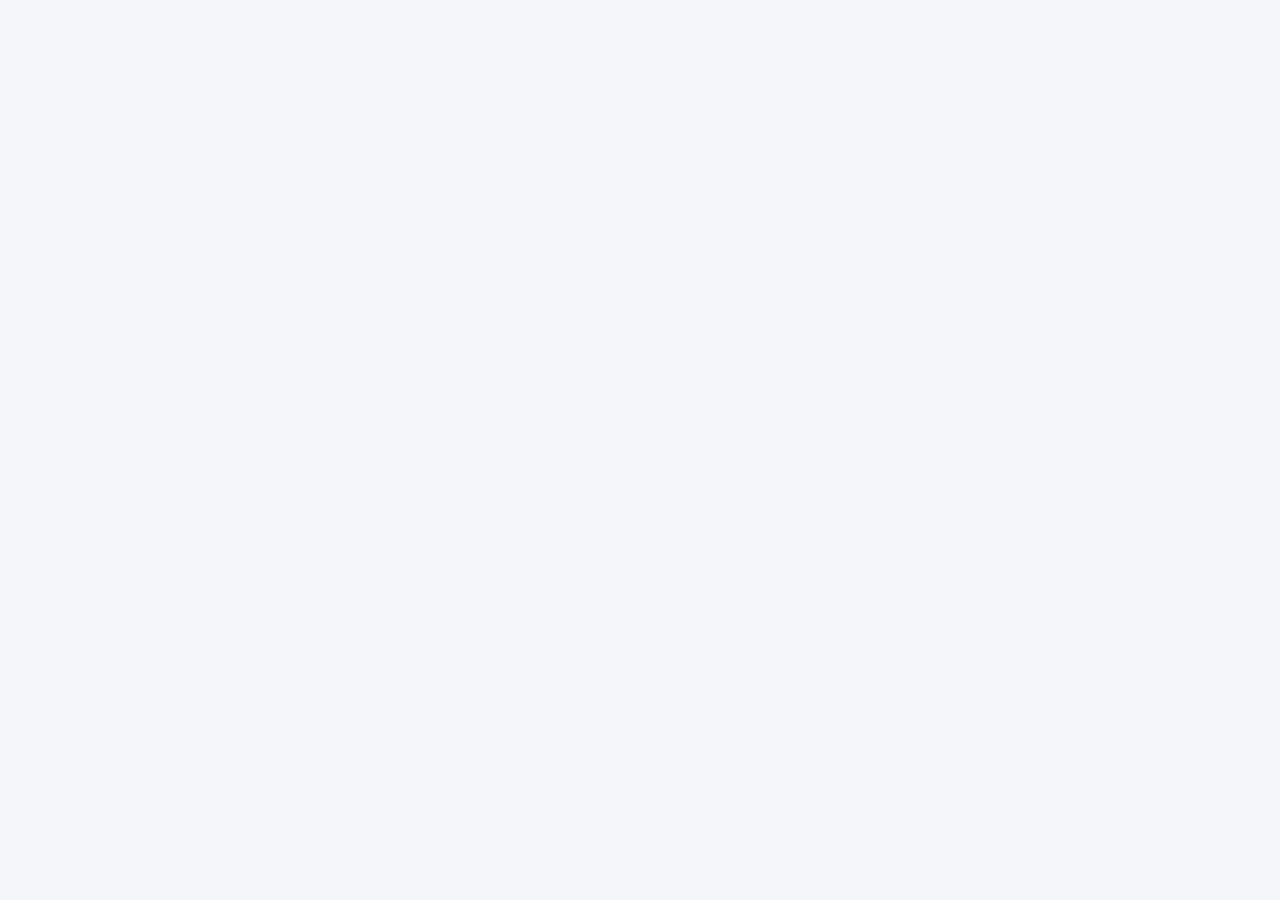
==== testing.html @ c05ccde9 "navbar section done" ====
<!DOCTYPE html>
<html lang="en">
<head>
  <meta charset="UTF-8" />
  <meta name="viewport" content="width=device-width, initial-scale=1.0" />
  <title>Aurelia Bazar · animated navbar</title>
  <!-- Google Fonts: Poppins + Inter -->
  <link rel="preconnect" href="https://fonts.googleapis.com" />
  <link rel="preconnect" href="https://fonts.gstatic.com" crossorigin />
  <link href="https://fonts.googleapis.com/css2?family=Inter:opsz,wght@14..32,400;14..32,500;14..32,600;14..32,700&family=Poppins:wght@400;500;600;700&display=swap" rel="stylesheet" />
  <!-- Font Awesome 6 (free icons) -->
  <link rel="stylesheet" href="https://cdnjs.cloudflare.com/ajax/libs/font-awesome/6.0.0-beta3/css/all.min.css" />
  <style>
    /* ---------- RESET & BASE ---------- */
    * {
      margin: 0;
      padding: 0;
      box-sizing: border-box;
    }

    body {
      background: #F5F6FA;
      font-family: 'Poppins', 'Inter', sans-serif;
      min-height: 100vh;
      padding: 0;
      margin: 0;
    }

    /* -------- NAVBAR (top, full-width, premium, animated) -------- */
    .navbar-wrapper {
      width: 100%;
      padding: 20px 20px 0 20px;
      background: transparent;
    }

    .navbar {
      max-width: 1200px;
      margin: 0 auto;
      background: #ffffff;
      border-radius: 40px;
      padding: 10px 24px;
      box-shadow: 0 12px 40px rgba(0, 0, 0, 0.04), 0 4px 16px rgba(0, 0, 0, 0.02);
      display: flex;
      align-items: center;
      justify-content: space-between;
      transition: all 0.3s cubic-bezier(0.25, 0.46, 0.45, 0.94);
      backdrop-filter: blur(2px);
      border: 1px solid rgba(255, 255, 255, 0.3);
      position: relative;
      z-index: 50;
      animation: floatIn 0.8s ease-out forwards;
    }

    /* subtle floating animation on load */
    @keyframes floatIn {
      0% {
        opacity: 0;
        transform: translateY(-18px) scale(0.97);
      }
      100% {
        opacity: 1;
        transform: translateY(0) scale(1);
      }
    }

    /* glow pulse on navbar (very subtle) */
    .navbar::before {
      content: '';
      position: absolute;
      inset: -2px;
      border-radius: 42px;
      padding: 2px;
      background: linear-gradient(135deg, rgba(108, 99, 255, 0.08), rgba(108, 99, 255, 0.02));
      -webkit-mask: linear-gradient(#fff 0 0) content-box, linear-gradient(#fff 0 0);
      mask: linear-gradient(#fff 0 0) content-box, linear-gradient(#fff 0 0);
      -webkit-mask-composite: xor;
      mask-composite: exclude;
      pointer-events: none;
      z-index: -1;
    }

    /* LEFT: Logo */
    .navbar .logo {
      font-size: 24px;
      font-weight: 700;
      color: #1E1E1E;
      letter-spacing: -0.3px;
      text-decoration: none;
      display: flex;
      align-items: center;
      gap: 8px;
      transition: all 0.3s ease;
      position: relative;
    }

    .navbar .logo i {
      font-size: 1.2rem;
      color: #6C63FF;
      transition: transform 0.4s ease;
      display: inline-block;
    }

    .navbar .logo:hover i {
      transform: rotate(-12deg) scale(1.1);
    }

    .navbar .logo::after {
      content: '';
      position: absolute;
      bottom: -2px;
      left: 0;
      width: 0%;
      height: 2.5px;
      background: linear-gradient(90deg, #6C63FF, #a29bfe);
      border-radius: 10px;
      transition: width 0.4s cubic-bezier(0.25, 0.46, 0.45, 0.94);
    }

    .navbar .logo:hover::after {
      width: 100%;
    }

    /* CENTER: nav links */
    .navbar .nav-links {
      display: flex;
      align-items: center;
      gap: 8px;
      list-style: none;
      margin: 0;
      padding: 0;
    }

    .navbar .nav-links li {
      position: relative;
    }

    .navbar .nav-links li a {
      font-family: 'Inter', 'Poppins', sans-serif;
      font-size: 15px;
      font-weight: 500;
      color: #444;
      text-decoration: none;
      padding: 8px 18px;
      border-radius: 40px;
      transition: all 0.3s cubic-bezier(0.25, 0.46, 0.45, 0.94);
      letter-spacing: 0.2px;
      display: inline-flex;
      align-items: center;
      gap: 6px;
      background: transparent;
      position: relative;
    }

    /* animated underline / pill effect */
    .navbar .nav-links li a::before {
      content: '';
      position: absolute;
      inset: 0;
      border-radius: 40px;
      background: rgba(108, 99, 255, 0.04);
      transform: scale(0.8);
      opacity: 0;
      transition: all 0.35s cubic-bezier(0.25, 0.46, 0.45, 0.94);
      z-index: -1;
    }

    .navbar .nav-links li a:hover {
      color: #6C63FF;
      transform: translateY(-1px);
    }

    .navbar .nav-links li a:hover::before {
      transform: scale(1);
      opacity: 1;
    }

    /* active link style */
    .navbar .nav-links li a.active {
      color: #6C63FF;
      background: rgba(108, 99, 255, 0.08);
      box-shadow: 0 2px 12px rgba(108, 99, 255, 0.06);
    }

    .navbar .nav-links li a.active::before {
      transform: scale(1);
      opacity: 1;
      background: rgba(108, 99, 255, 0.06);
    }

    /* animated dot indicator */
    .navbar .nav-links li a .dot-indicator {
      width: 6px;
      height: 6px;
      background: #6C63FF;
      border-radius: 30px;
      display: inline-block;
      opacity: 0;
      transform: scale(0.5);
      transition: all 0.3s ease;
      margin-left: 2px;
    }

    .navbar .nav-links li a:hover .dot-indicator,
    .navbar .nav-links li a.active .dot-indicator {
      opacity: 1;
      transform: scale(1);
    }

    /* RIGHT: Icons */
    .navbar .nav-icons {
      display: flex;
      align-items: center;
      gap: 6px;
    }

    .navbar .nav-icons a {
      color: #2c2c2c;
      font-size: 18px;
      width: 44px;
      height: 44px;
      border-radius: 60px;
      display: flex;
      align-items: center;
      justify-content: center;
      text-decoration: none;
      transition: all 0.3s cubic-bezier(0.25, 0.46, 0.45, 0.94);
      background: transparent;
      position: relative;
      cursor: pointer;
      border: none;
    }

    .navbar .nav-icons a i {
      font-size: 1.2rem;
      transition: transform 0.25s ease;
    }

    .navbar .nav-icons a:hover {
      color: #6C63FF;
      background: rgba(108, 99, 255, 0.06);
      transform: translateY(-2px);
    }

    .navbar .nav-icons a:hover i {
      transform: scale(1.08);
    }

    /* cart badge with bounce */
    .navbar .nav-icons .cart-wrapper {
      position: relative;
    }

    .navbar .nav-icons .cart-wrapper .badge {
      position: absolute;
      top: 2px;
      right: 2px;
      background: #6C63FF;
      color: white;
      font-size: 10px;
      font-weight: 700;
      width: 20px;
      height: 20px;
      border-radius: 40px;
      display: flex;
      align-items: center;
      justify-content: center;
      font-family: 'Inter', sans-serif;
      box-shadow: 0 4px 12px rgba(108, 99, 255, 0.3);
      animation: badgePop 0.6s cubic-bezier(0.175, 0.885, 0.32, 1.275) forwards;
      transition: transform 0.2s ease;
    }

    .navbar .nav-icons .cart-wrapper:hover .badge {
      transform: scale(1.15);
    }

    @keyframes badgePop {
      0% {
        transform: scale(0) rotate(-10deg);
        opacity: 0;
      }
      100% {
        transform: scale(1) rotate(0deg);
        opacity: 1;
      }
    }

    /* hamburger (hidden on desktop) */
    .navbar .hamburger {
      display: none;
      background: transparent;
      border: none;
      font-size: 24px;
      color: #1E1E1E;
      cursor: pointer;
      padding: 6px 10px;
      border-radius: 60px;
      transition: all 0.3s ease;
      width: 44px;
      height: 44px;
      align-items: center;
      justify-content: center;
    }

    .navbar .hamburger:hover {
      background: rgba(108, 99, 255, 0.04);
      color: #6C63FF;
    }

    .navbar .hamburger i {
      transition: transform 0.4s ease;
    }

    .navbar .hamburger.active i {
      transform: rotate(90deg);
    }

    /* -------- SEARCH OVERLAY (working) -------- */
    .search-overlay {
      position: fixed;
      top: 0;
      left: 0;
      width: 100%;
      height: 100%;
      background: rgba(0, 0, 0, 0.3);
      backdrop-filter: blur(12px);
      -webkit-backdrop-filter: blur(12px);
      display: none;
      align-items: center;
      justify-content: center;
      z-index: 999;
      opacity: 0;
      transition: opacity 0.35s ease;
      padding: 20px;
    }

    .search-overlay.active {
      display: flex;
      opacity: 1;
    }

    .search-overlay .search-container {
      background: #ffffff;
      border-radius: 60px;
      padding: 12px 20px 12px 32px;
      max-width: 560px;
      width: 100%;
      display: flex;
      align-items: center;
      box-shadow: 0 30px 80px rgba(0, 0, 0, 0.08), 0 10px 30px rgba(0, 0, 0, 0.02);
      transform: scale(0.9);
      transition: transform 0.4s cubic-bezier(0.25, 0.46, 0.45, 0.94);
      border: 1px solid rgba(255, 255, 255, 0.1);
    }

    .search-overlay.active .search-container {
      transform: scale(1);
    }

    .search-overlay .search-container i {
      color: #6C63FF;
      font-size: 1.2rem;
      margin-right: 14px;
      opacity: 0.8;
    }

    .search-overlay .search-container input {
      flex: 1;
      border: none;
      outline: none;
      font-family: 'Inter', 'Poppins', sans-serif;
      font-size: 1.1rem;
      padding: 14px 0;
      background: transparent;
      color: #1E1E1E;
    }

    .search-overlay .search-container input::placeholder {
      color: #aaa;
      font-weight: 400;
    }

    .search-overlay .search-container .close-search {
      background: transparent;
      border: none;
      font-size: 1.4rem;
      color: #888;
      cursor: pointer;
      padding: 8px 12px;
      border-radius: 40px;
      transition: all 0.2s ease;
    }

    .search-overlay .search-container .close-search:hover {
      background: rgba(108, 99, 255, 0.06);
      color: #6C63FF;
      transform: rotate(90deg);
    }

    /* -------- RESPONSIVE (mobile) -------- */
    @media screen and (max-width: 820px) {
      .navbar-wrapper {
        padding: 16px 16px 0 16px;
      }

      .navbar {
        padding: 10px 18px;
        border-radius: 32px;
      }

      .navbar .nav-links {
        display: none;
        position: absolute;
        top: calc(100% + 12px);
        left: 0;
        width: 100%;
        background: rgba(255, 255, 255, 0.92);
        backdrop-filter: blur(16px);
        -webkit-backdrop-filter: blur(16px);
        border-radius: 32px;
        padding: 20px 18px;
        flex-direction: column;
        align-items: stretch;
        gap: 6px;
        box-shadow: 0 24px 56px rgba(0, 0, 0, 0.04), 0 8px 24px rgba(0, 0, 0, 0.02);
        border: 1px solid rgba(255, 255, 255, 0.5);
        animation: slideDown 0.35s cubic-bezier(0.25, 0.46, 0.45, 0.94) forwards;
        transform-origin: top center;
        z-index: 100;
      }

      @keyframes slideDown {
        0% {
          opacity: 0;
          transform: scale(0.96) translateY(-12px);
        }
        100% {
          opacity: 1;
          transform: scale(1) translateY(0);
        }
      }

      .navbar .nav-links.open {
        display: flex;
      }

      .navbar .nav-links li a {
        padding: 12px 18px;
        width: 100%;
        border-radius: 28px;
        font-size: 15px;
        justify-content: flex-start;
      }

      .navbar .nav-links li a .dot-indicator {
        margin-left: auto;
      }

      .navbar .hamburger {
        display: flex;
        margin-left: 4px;
      }

      .navbar .nav-icons a {
        width: 40px;
        height: 40px;
        font-size: 16px;
      }

      .navbar .logo {
        font-size: 20px;
      }

      .search-overlay .search-container {
        padding: 8px 16px 8px 24px;
        border-radius: 40px;
      }
      .search-overlay .search-container input {
        font-size: 1rem;
        padding: 12px 0;
      }
    }

    @media screen and (max-width: 460px) {
      .navbar-wrapper {
        padding: 12px 12px 0 12px;
      }
      .navbar {
        padding: 8px 14px;
        border-radius: 28px;
      }
      .navbar .logo {
        font-size: 18px;
      }
      .navbar .logo i {
        font-size: 1rem;
      }
      .navbar .nav-icons a {
        width: 36px;
        height: 36px;
        font-size: 14px;
      }
      .navbar .nav-icons {
        gap: 2px;
      }
      .navbar .hamburger {
        width: 38px;
        height: 38px;
        font-size: 20px;
      }
      .navbar .nav-icons .cart-wrapper .badge {
        width: 18px;
        height: 18px;
        font-size: 9px;
        top: 0px;
        right: 0px;
      }
      .search-overlay .search-container {
        padding: 6px 12px 6px 18px;
        border-radius: 32px;
      }
      .search-overlay .search-container input {
        font-size: 0.95rem;
        padding: 10px 0;
      }
      .search-overlay .search-container .close-search {
        font-size: 1.2rem;
        padding: 4px 8px;
      }
    }

    /* -------- PAGE CONTENT (to show navbar at top) -------- */
    .page-content {
      max-width: 1200px;
      margin: 40px auto 0;
      padding: 0 20px;
    }

    .hero-banner {
      background: #ffffff;
      border-radius: 32px;
      padding: 60px 48px;
      box-shadow: 0 8px 30px rgba(0, 0, 0, 0.02);
      border: 1px solid rgba(0, 0, 0, 0.02);
      text-align: center;
    }

    .hero-banner h1 {
      font-size: 2.6rem;
      font-weight: 700;
      color: #1E1E1E;
      margin-bottom: 8px;
    }

    .hero-banner h1 span {
      color: #6C63FF;
    }

    .hero-banner p {
      color: #666;
      font-size: 1.1rem;
      max-width: 500px;
      margin: 12px auto 0;
    }

    .demo-note {
      margin-top: 24px;
      font-size: 0.85rem;
      color: #aaa;
      letter-spacing: 0.3px;
      text-align: center;
      background: rgba(255, 255, 255, 0.5);
      padding: 6px 20px;
      border-radius: 60px;
      display: inline-block;
      backdrop-filter: blur(4px);
    }

    @media (max-width: 600px) {
      .hero-banner {
        padding: 36px 20px;
      }
      .hero-banner h1 {
        font-size: 1.8rem;
      }
    }
  </style>
</head>
<body>

  <!-- ====== JAVASCRIPT ====== -->
  <script>
   
  </script>

</body>
</html>
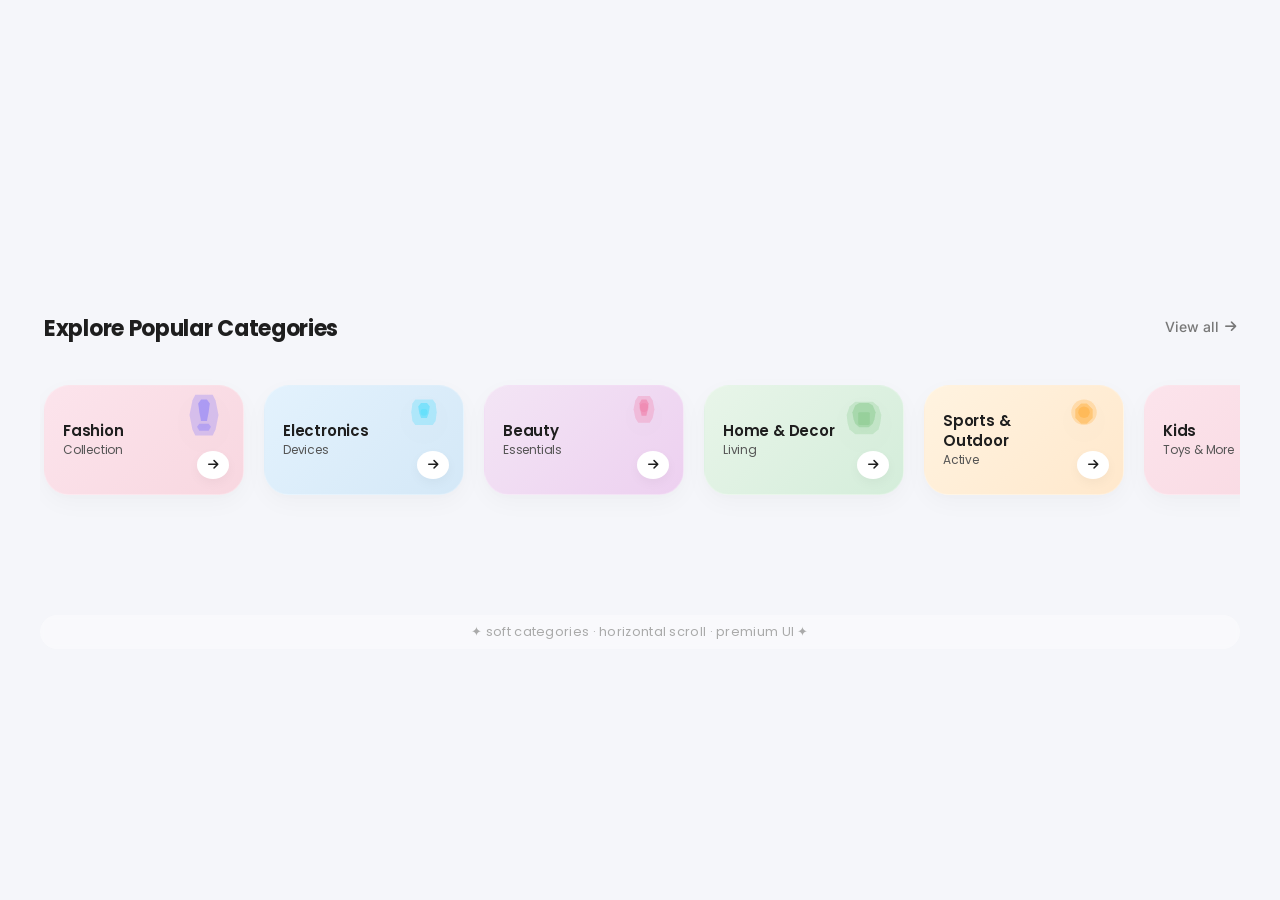
==== commit a0e2839a: "hero section" ====
--- a/testing.html
+++ b/testing.html
@@ -3,15 +3,14 @@
 <head>
   <meta charset="UTF-8" />
   <meta name="viewport" content="width=device-width, initial-scale=1.0" />
-  <title>Aurelia Bazar · animated navbar</title>
+  <title>Aurelia Bazar · Categories</title>
   <!-- Google Fonts: Poppins + Inter -->
   <link rel="preconnect" href="https://fonts.googleapis.com" />
   <link rel="preconnect" href="https://fonts.gstatic.com" crossorigin />
-  <link href="https://fonts.googleapis.com/css2?family=Inter:opsz,wght@14..32,400;14..32,500;14..32,600;14..32,700&family=Poppins:wght@400;500;600;700&display=swap" rel="stylesheet" />
-  <!-- Font Awesome 6 (free icons) -->
+  <link href="https://fonts.googleapis.com/css2?family=Inter:opsz,wght@14..32,400;14..32,500;14..32,600;14..32,700;14..32,800&family=Poppins:wght@400;500;600;700;800&display=swap" rel="stylesheet" />
+  <!-- Font Awesome 6 -->
   <link rel="stylesheet" href="https://cdnjs.cloudflare.com/ajax/libs/font-awesome/6.0.0-beta3/css/all.min.css" />
   <style>
-    /* ---------- RESET & BASE ---------- */
     * {
       margin: 0;
       padding: 0;
@@ -22,575 +21,507 @@
       background: #F5F6FA;
       font-family: 'Poppins', 'Inter', sans-serif;
       min-height: 100vh;
-      padding: 0;
-      margin: 0;
-    }
-
-    /* -------- NAVBAR (top, full-width, premium, animated) -------- */
-    .navbar-wrapper {
+      display: flex;
+      flex-direction: column;
+      align-items: center;
+      justify-content: center;
+      padding: 40px 20px;
+    }
+
+    /* ===== CATEGORIES SECTION ===== */
+    .categories-section {
+      max-width: 1200px;
       width: 100%;
-      padding: 20px 20px 0 20px;
+      padding: 60px 0 80px 0;
       background: transparent;
     }
 
-    .navbar {
-      max-width: 1200px;
-      margin: 0 auto;
-      background: #ffffff;
-      border-radius: 40px;
-      padding: 10px 24px;
-      box-shadow: 0 12px 40px rgba(0, 0, 0, 0.04), 0 4px 16px rgba(0, 0, 0, 0.02);
+    /* ----- HEADER ----- */
+    .categories-header {
       display: flex;
       align-items: center;
       justify-content: space-between;
-      transition: all 0.3s cubic-bezier(0.25, 0.46, 0.45, 0.94);
-      backdrop-filter: blur(2px);
-      border: 1px solid rgba(255, 255, 255, 0.3);
-      position: relative;
-      z-index: 50;
-      animation: floatIn 0.8s ease-out forwards;
-    }
-
-    /* subtle floating animation on load */
-    @keyframes floatIn {
-      0% {
-        opacity: 0;
-        transform: translateY(-18px) scale(0.97);
-      }
-      100% {
-        opacity: 1;
-        transform: translateY(0) scale(1);
-      }
-    }
-
-    /* glow pulse on navbar (very subtle) */
-    .navbar::before {
-      content: '';
-      position: absolute;
-      inset: -2px;
-      border-radius: 42px;
-      padding: 2px;
-      background: linear-gradient(135deg, rgba(108, 99, 255, 0.08), rgba(108, 99, 255, 0.02));
-      -webkit-mask: linear-gradient(#fff 0 0) content-box, linear-gradient(#fff 0 0);
-      mask: linear-gradient(#fff 0 0) content-box, linear-gradient(#fff 0 0);
-      -webkit-mask-composite: xor;
-      mask-composite: exclude;
-      pointer-events: none;
-      z-index: -1;
-    }
-
-    /* LEFT: Logo */
-    .navbar .logo {
-      font-size: 24px;
+      margin-bottom: 28px;
+      padding: 0 4px;
+    }
+
+    .categories-header .title {
+      font-family: 'Poppins', sans-serif;
+      font-size: 22px;
       font-weight: 700;
       color: #1E1E1E;
       letter-spacing: -0.3px;
+    }
+
+    .categories-header .view-all {
+      font-family: 'Inter', 'Poppins', sans-serif;
+      font-size: 14px;
+      font-weight: 500;
+      color: #777;
       text-decoration: none;
-      display: flex;
-      align-items: center;
-      gap: 8px;
-      transition: all 0.3s ease;
-      position: relative;
-    }
-
-    .navbar .logo i {
-      font-size: 1.2rem;
-      color: #6C63FF;
-      transition: transform 0.4s ease;
-      display: inline-block;
-    }
-
-    .navbar .logo:hover i {
-      transform: rotate(-12deg) scale(1.1);
-    }
-
-    .navbar .logo::after {
-      content: '';
-      position: absolute;
-      bottom: -2px;
-      left: 0;
-      width: 0%;
-      height: 2.5px;
-      background: linear-gradient(90deg, #6C63FF, #a29bfe);
-      border-radius: 10px;
-      transition: width 0.4s cubic-bezier(0.25, 0.46, 0.45, 0.94);
-    }
-
-    .navbar .logo:hover::after {
-      width: 100%;
-    }
-
-    /* CENTER: nav links */
-    .navbar .nav-links {
-      display: flex;
-      align-items: center;
-      gap: 8px;
-      list-style: none;
-      margin: 0;
-      padding: 0;
-    }
-
-    .navbar .nav-links li {
-      position: relative;
-    }
-
-    .navbar .nav-links li a {
-      font-family: 'Inter', 'Poppins', sans-serif;
-      font-size: 15px;
-      font-weight: 500;
-      color: #444;
-      text-decoration: none;
-      padding: 8px 18px;
-      border-radius: 40px;
-      transition: all 0.3s cubic-bezier(0.25, 0.46, 0.45, 0.94);
-      letter-spacing: 0.2px;
       display: inline-flex;
       align-items: center;
       gap: 6px;
+      transition: all 0.3s ease;
+      border-bottom: 2px solid transparent;
+      padding-bottom: 2px;
+    }
+
+    .categories-header .view-all i {
+      font-size: 13px;
+      transition: transform 0.3s ease;
+    }
+
+    .categories-header .view-all:hover {
+      color: #6C63FF;
+      border-bottom-color: #6C63FF;
+    }
+
+    .categories-header .view-all:hover i {
+      transform: translateX(4px);
+    }
+
+    /* ----- SCROLL CONTAINER ----- */
+    .categories-scroll {
+      display: flex;
+      gap: 20px;
+      overflow-x: auto;
+      padding: 12px 4px 24px 4px;
+      scroll-behavior: smooth;
+      -webkit-overflow-scrolling: touch;
+      scrollbar-width: thin;
+      scrollbar-color: #d0d0d0 transparent;
+    }
+
+    .categories-scroll::-webkit-scrollbar {
+      height: 4px;
+    }
+
+    .categories-scroll::-webkit-scrollbar-track {
       background: transparent;
+    }
+
+    .categories-scroll::-webkit-scrollbar-thumb {
+      background: #d0d0d0;
+      border-radius: 20px;
+    }
+
+    .categories-scroll::-webkit-scrollbar-thumb:hover {
+      background: #b0b0b0;
+    }
+
+    /* ----- CATEGORY CARD ----- */
+    .category-card {
+      flex: 0 0 200px;
+      height: 110px;
+      border-radius: 25px;
+      padding: 15px 18px;
+      display: flex;
+      align-items: center;
+      justify-content: space-between;
       position: relative;
-    }
-
-    /* animated underline / pill effect */
-    .navbar .nav-links li a::before {
-      content: '';
-      position: absolute;
-      inset: 0;
-      border-radius: 40px;
-      background: rgba(108, 99, 255, 0.04);
-      transform: scale(0.8);
-      opacity: 0;
+      cursor: pointer;
       transition: all 0.35s cubic-bezier(0.25, 0.46, 0.45, 0.94);
-      z-index: -1;
-    }
-
-    .navbar .nav-links li a:hover {
-      color: #6C63FF;
-      transform: translateY(-1px);
-    }
-
-    .navbar .nav-links li a:hover::before {
-      transform: scale(1);
-      opacity: 1;
-    }
-
-    /* active link style */
-    .navbar .nav-links li a.active {
-      color: #6C63FF;
-      background: rgba(108, 99, 255, 0.08);
-      box-shadow: 0 2px 12px rgba(108, 99, 255, 0.06);
-    }
-
-    .navbar .nav-links li a.active::before {
-      transform: scale(1);
-      opacity: 1;
-      background: rgba(108, 99, 255, 0.06);
-    }
-
-    /* animated dot indicator */
-    .navbar .nav-links li a .dot-indicator {
-      width: 6px;
-      height: 6px;
-      background: #6C63FF;
-      border-radius: 30px;
-      display: inline-block;
-      opacity: 0;
-      transform: scale(0.5);
-      transition: all 0.3s ease;
-      margin-left: 2px;
-    }
-
-    .navbar .nav-links li a:hover .dot-indicator,
-    .navbar .nav-links li a.active .dot-indicator {
-      opacity: 1;
-      transform: scale(1);
-    }
-
-    /* RIGHT: Icons */
-    .navbar .nav-icons {
-      display: flex;
-      align-items: center;
-      gap: 6px;
-    }
-
-    .navbar .nav-icons a {
-      color: #2c2c2c;
-      font-size: 18px;
-      width: 44px;
-      height: 44px;
-      border-radius: 60px;
+      box-shadow: 0 8px 24px rgba(0, 0, 0, 0.03), 0 2px 8px rgba(0, 0, 0, 0.01);
+      overflow: visible;
+      border: 1px solid rgba(255, 255, 255, 0.2);
+    }
+
+    .category-card:hover {
+      transform: translateY(-6px);
+      box-shadow: 0 16px 40px rgba(0, 0, 0, 0.06), 0 4px 16px rgba(0, 0, 0, 0.02);
+    }
+
+    /* card backgrounds (pastel gradients) */
+    .card-fashion {
+      background: linear-gradient(135deg, #fce4ec 0%, #f8d7e0 100%);
+    }
+    .card-electronics {
+      background: linear-gradient(135deg, #e3f2fd 0%, #d4e8f7 100%);
+    }
+    .card-beauty {
+      background: linear-gradient(135deg, #f3e5f5 0%, #edd0f0 100%);
+    }
+    .card-home {
+      background: linear-gradient(135deg, #e8f5e9 0%, #d4edda 100%);
+    }
+    .card-sports {
+      background: linear-gradient(135deg, #fff3e0 0%, #ffe8cc 100%);
+    }
+
+    /* ----- LEFT: text ----- */
+    .category-card .card-text {
+      display: flex;
+      flex-direction: column;
+      justify-content: center;
+      flex: 1;
+      z-index: 2;
+    }
+
+    .category-card .card-text .cat-name {
+      font-family: 'Poppins', 'Inter', sans-serif;
+      font-size: 15px;
+      font-weight: 600;
+      color: #1E1E1E;
+      line-height: 1.3;
+      letter-spacing: -0.2px;
+    }
+
+    .category-card .card-text .cat-name small {
+      font-weight: 400;
+      font-size: 12px;
+      color: #555;
+      display: block;
+      margin-top: 2px;
+    }
+
+    /* ----- RIGHT: image + arrow ----- */
+    .category-card .card-visual {
+      display: flex;
+      flex-direction: column;
+      align-items: flex-end;
+      justify-content: space-between;
+      height: 100%;
+      position: relative;
+      z-index: 2;
+    }
+
+    .category-card .card-visual .product-img {
+      width: 58px;
+      height: 58px;
+      object-fit: contain;
+      filter: drop-shadow(0 8px 16px rgba(0, 0, 0, 0.04));
+      transition: transform 0.4s ease;
+      margin-top: -12px;
+      margin-right: -8px;
+    }
+
+    .category-card:hover .card-visual .product-img {
+      transform: scale(1.06) rotate(-2deg);
+    }
+
+    /* ----- ARROW BUTTON (bottom-right) ----- */
+    .category-card .arrow-btn {
+      width: 32px;
+      height: 32px;
+      border-radius: 50%;
+      background: #ffffff;
+      border: none;
       display: flex;
       align-items: center;
       justify-content: center;
-      text-decoration: none;
-      transition: all 0.3s cubic-bezier(0.25, 0.46, 0.45, 0.94);
-      background: transparent;
-      position: relative;
+      box-shadow: 0 4px 12px rgba(0, 0, 0, 0.04);
       cursor: pointer;
-      border: none;
-    }
-
-    .navbar .nav-icons a i {
-      font-size: 1.2rem;
-      transition: transform 0.25s ease;
-    }
-
-    .navbar .nav-icons a:hover {
-      color: #6C63FF;
-      background: rgba(108, 99, 255, 0.06);
-      transform: translateY(-2px);
-    }
-
-    .navbar .nav-icons a:hover i {
-      transform: scale(1.08);
-    }
-
-    /* cart badge with bounce */
-    .navbar .nav-icons .cart-wrapper {
-      position: relative;
-    }
-
-    .navbar .nav-icons .cart-wrapper .badge {
-      position: absolute;
-      top: 2px;
-      right: 2px;
+      transition: all 0.3s ease;
+      margin-top: 4px;
+      margin-right: -4px;
+      color: #1E1E1E;
+      font-size: 12px;
+    }
+
+    .category-card .arrow-btn i {
+      transition: transform 0.3s ease;
+    }
+
+    .category-card:hover .arrow-btn {
       background: #6C63FF;
       color: white;
-      font-size: 10px;
-      font-weight: 700;
-      width: 20px;
-      height: 20px;
-      border-radius: 40px;
-      display: flex;
-      align-items: center;
-      justify-content: center;
-      font-family: 'Inter', sans-serif;
-      box-shadow: 0 4px 12px rgba(108, 99, 255, 0.3);
-      animation: badgePop 0.6s cubic-bezier(0.175, 0.885, 0.32, 1.275) forwards;
-      transition: transform 0.2s ease;
-    }
-
-    .navbar .nav-icons .cart-wrapper:hover .badge {
-      transform: scale(1.15);
-    }
-
-    @keyframes badgePop {
-      0% {
-        transform: scale(0) rotate(-10deg);
-        opacity: 0;
-      }
-      100% {
-        transform: scale(1) rotate(0deg);
-        opacity: 1;
-      }
-    }
-
-    /* hamburger (hidden on desktop) */
-    .navbar .hamburger {
-      display: none;
-      background: transparent;
-      border: none;
-      font-size: 24px;
-      color: #1E1E1E;
-      cursor: pointer;
-      padding: 6px 10px;
-      border-radius: 60px;
-      transition: all 0.3s ease;
-      width: 44px;
-      height: 44px;
-      align-items: center;
-      justify-content: center;
-    }
-
-    .navbar .hamburger:hover {
-      background: rgba(108, 99, 255, 0.04);
-      color: #6C63FF;
-    }
-
-    .navbar .hamburger i {
-      transition: transform 0.4s ease;
-    }
-
-    .navbar .hamburger.active i {
-      transform: rotate(90deg);
-    }
-
-    /* -------- SEARCH OVERLAY (working) -------- */
-    .search-overlay {
-      position: fixed;
-      top: 0;
-      left: 0;
-      width: 100%;
-      height: 100%;
-      background: rgba(0, 0, 0, 0.3);
-      backdrop-filter: blur(12px);
-      -webkit-backdrop-filter: blur(12px);
-      display: none;
-      align-items: center;
-      justify-content: center;
-      z-index: 999;
-      opacity: 0;
-      transition: opacity 0.35s ease;
-      padding: 20px;
-    }
-
-    .search-overlay.active {
-      display: flex;
-      opacity: 1;
-    }
-
-    .search-overlay .search-container {
-      background: #ffffff;
-      border-radius: 60px;
-      padding: 12px 20px 12px 32px;
-      max-width: 560px;
-      width: 100%;
-      display: flex;
-      align-items: center;
-      box-shadow: 0 30px 80px rgba(0, 0, 0, 0.08), 0 10px 30px rgba(0, 0, 0, 0.02);
-      transform: scale(0.9);
-      transition: transform 0.4s cubic-bezier(0.25, 0.46, 0.45, 0.94);
-      border: 1px solid rgba(255, 255, 255, 0.1);
-    }
-
-    .search-overlay.active .search-container {
-      transform: scale(1);
-    }
-
-    .search-overlay .search-container i {
-      color: #6C63FF;
-      font-size: 1.2rem;
-      margin-right: 14px;
-      opacity: 0.8;
-    }
-
-    .search-overlay .search-container input {
-      flex: 1;
-      border: none;
-      outline: none;
-      font-family: 'Inter', 'Poppins', sans-serif;
-      font-size: 1.1rem;
-      padding: 14px 0;
-      background: transparent;
-      color: #1E1E1E;
-    }
-
-    .search-overlay .search-container input::placeholder {
-      color: #aaa;
-      font-weight: 400;
-    }
-
-    .search-overlay .search-container .close-search {
-      background: transparent;
-      border: none;
-      font-size: 1.4rem;
-      color: #888;
-      cursor: pointer;
-      padding: 8px 12px;
-      border-radius: 40px;
-      transition: all 0.2s ease;
-    }
-
-    .search-overlay .search-container .close-search:hover {
-      background: rgba(108, 99, 255, 0.06);
-      color: #6C63FF;
-      transform: rotate(90deg);
-    }
-
-    /* -------- RESPONSIVE (mobile) -------- */
-    @media screen and (max-width: 820px) {
-      .navbar-wrapper {
-        padding: 16px 16px 0 16px;
-      }
-
-      .navbar {
-        padding: 10px 18px;
-        border-radius: 32px;
-      }
-
-      .navbar .nav-links {
-        display: none;
-        position: absolute;
-        top: calc(100% + 12px);
-        left: 0;
-        width: 100%;
-        background: rgba(255, 255, 255, 0.92);
-        backdrop-filter: blur(16px);
-        -webkit-backdrop-filter: blur(16px);
-        border-radius: 32px;
-        padding: 20px 18px;
-        flex-direction: column;
-        align-items: stretch;
-        gap: 6px;
-        box-shadow: 0 24px 56px rgba(0, 0, 0, 0.04), 0 8px 24px rgba(0, 0, 0, 0.02);
-        border: 1px solid rgba(255, 255, 255, 0.5);
-        animation: slideDown 0.35s cubic-bezier(0.25, 0.46, 0.45, 0.94) forwards;
-        transform-origin: top center;
-        z-index: 100;
-      }
-
-      @keyframes slideDown {
-        0% {
-          opacity: 0;
-          transform: scale(0.96) translateY(-12px);
-        }
-        100% {
-          opacity: 1;
-          transform: scale(1) translateY(0);
-        }
-      }
-
-      .navbar .nav-links.open {
-        display: flex;
-      }
-
-      .navbar .nav-links li a {
-        padding: 12px 18px;
-        width: 100%;
-        border-radius: 28px;
-        font-size: 15px;
-        justify-content: flex-start;
-      }
-
-      .navbar .nav-links li a .dot-indicator {
-        margin-left: auto;
-      }
-
-      .navbar .hamburger {
-        display: flex;
-        margin-left: 4px;
-      }
-
-      .navbar .nav-icons a {
+      box-shadow: 0 6px 20px rgba(108, 99, 255, 0.15);
+    }
+
+    .category-card:hover .arrow-btn i {
+      transform: translateX(2px);
+    }
+
+    /* ----- RESPONSIVE ----- */
+    @media screen and (max-width: 768px) {
+      .categories-section {
+        padding: 40px 0 60px 0;
+      }
+
+      .categories-header .title {
+        font-size: 20px;
+      }
+
+      .categories-header .view-all {
+        font-size: 13px;
+      }
+
+      .category-card {
+        flex: 0 0 165px;
+        height: 100px;
+        padding: 12px 14px;
+        border-radius: 22px;
+      }
+
+      .category-card .card-text .cat-name {
+        font-size: 14px;
+      }
+
+      .category-card .card-text .cat-name small {
+        font-size: 11px;
+      }
+
+      .category-card .card-visual .product-img {
+        width: 48px;
+        height: 48px;
+        margin-top: -8px;
+        margin-right: -4px;
+      }
+
+      .category-card .arrow-btn {
+        width: 28px;
+        height: 28px;
+        font-size: 11px;
+        margin-right: -2px;
+      }
+
+      .categories-scroll {
+        gap: 14px;
+        padding: 8px 2px 16px 2px;
+      }
+    }
+
+    @media screen and (max-width: 480px) {
+      .categories-section {
+        padding: 32px 0 48px 0;
+      }
+
+      .categories-header .title {
+        font-size: 18px;
+      }
+
+      .categories-header .view-all {
+        font-size: 12px;
+      }
+
+      .category-card {
+        flex: 0 0 145px;
+        height: 88px;
+        padding: 10px 12px;
+        border-radius: 20px;
+      }
+
+      .category-card .card-text .cat-name {
+        font-size: 13px;
+      }
+
+      .category-card .card-text .cat-name small {
+        font-size: 10px;
+      }
+
+      .category-card .card-visual .product-img {
         width: 40px;
         height: 40px;
-        font-size: 16px;
-      }
-
-      .navbar .logo {
-        font-size: 20px;
-      }
-
-      .search-overlay .search-container {
-        padding: 8px 16px 8px 24px;
-        border-radius: 40px;
-      }
-      .search-overlay .search-container input {
-        font-size: 1rem;
-        padding: 12px 0;
-      }
-    }
-
-    @media screen and (max-width: 460px) {
-      .navbar-wrapper {
-        padding: 12px 12px 0 12px;
-      }
-      .navbar {
-        padding: 8px 14px;
-        border-radius: 28px;
-      }
-      .navbar .logo {
-        font-size: 18px;
-      }
-      .navbar .logo i {
-        font-size: 1rem;
-      }
-      .navbar .nav-icons a {
-        width: 36px;
-        height: 36px;
-        font-size: 14px;
-      }
-      .navbar .nav-icons {
-        gap: 2px;
-      }
-      .navbar .hamburger {
-        width: 38px;
-        height: 38px;
-        font-size: 20px;
-      }
-      .navbar .nav-icons .cart-wrapper .badge {
-        width: 18px;
-        height: 18px;
+        margin-top: -6px;
+        margin-right: -2px;
+      }
+
+      .category-card .arrow-btn {
+        width: 24px;
+        height: 24px;
+        font-size: 10px;
+        margin-right: 0px;
+      }
+
+      .categories-scroll {
+        gap: 12px;
+        padding: 6px 0 12px 0;
+      }
+    }
+
+    @media screen and (max-width: 380px) {
+      .category-card {
+        flex: 0 0 120px;
+        height: 76px;
+        padding: 8px 10px;
+        border-radius: 18px;
+      }
+
+      .category-card .card-text .cat-name {
+        font-size: 11px;
+      }
+
+      .category-card .card-text .cat-name small {
         font-size: 9px;
-        top: 0px;
-        right: 0px;
-      }
-      .search-overlay .search-container {
-        padding: 6px 12px 6px 18px;
-        border-radius: 32px;
-      }
-      .search-overlay .search-container input {
-        font-size: 0.95rem;
-        padding: 10px 0;
-      }
-      .search-overlay .search-container .close-search {
-        font-size: 1.2rem;
-        padding: 4px 8px;
-      }
-    }
-
-    /* -------- PAGE CONTENT (to show navbar at top) -------- */
-    .page-content {
+      }
+
+      .category-card .card-visual .product-img {
+        width: 34px;
+        height: 34px;
+        margin-top: -4px;
+      }
+
+      .category-card .arrow-btn {
+        width: 20px;
+        height: 20px;
+        font-size: 8px;
+      }
+    }
+
+    /* ===== DEMO NOTE ===== */
+    .demo-info {
       max-width: 1200px;
-      margin: 40px auto 0;
-      padding: 0 20px;
-    }
-
-    .hero-banner {
-      background: #ffffff;
-      border-radius: 32px;
-      padding: 60px 48px;
-      box-shadow: 0 8px 30px rgba(0, 0, 0, 0.02);
-      border: 1px solid rgba(0, 0, 0, 0.02);
+      width: 100%;
       text-align: center;
-    }
-
-    .hero-banner h1 {
-      font-size: 2.6rem;
-      font-weight: 700;
-      color: #1E1E1E;
-      margin-bottom: 8px;
-    }
-
-    .hero-banner h1 span {
-      color: #6C63FF;
-    }
-
-    .hero-banner p {
-      color: #666;
-      font-size: 1.1rem;
-      max-width: 500px;
-      margin: 12px auto 0;
-    }
-
-    .demo-note {
-      margin-top: 24px;
-      font-size: 0.85rem;
+      margin-top: 16px;
+      font-size: 0.8rem;
       color: #aaa;
       letter-spacing: 0.3px;
-      text-align: center;
-      background: rgba(255, 255, 255, 0.5);
-      padding: 6px 20px;
-      border-radius: 60px;
-      display: inline-block;
-      backdrop-filter: blur(4px);
-    }
-
-    @media (max-width: 600px) {
-      .hero-banner {
-        padding: 36px 20px;
-      }
-      .hero-banner h1 {
-        font-size: 1.8rem;
-      }
+      padding: 8px 16px;
+      background: rgba(255, 255, 255, 0.4);
+      border-radius: 40px;
+      backdrop-filter: blur(2px);
     }
   </style>
 </head>
 <body>
 
-  <!-- ====== JAVASCRIPT ====== -->
+  <!-- ===== CATEGORIES SECTION ===== -->
+  <section class="categories-section">
+
+    <!-- HEADER -->
+    <div class="categories-header">
+      <h2 class="title">Explore Popular Categories</h2>
+      <a href="#" class="view-all">
+        View all <i class="fas fa-arrow-right"></i>
+      </a>
+    </div>
+
+    <!-- SCROLL ROW -->
+    <div class="categories-scroll">
+
+      <!-- Card 1: Fashion -->
+      <div class="category-card card-fashion">
+        <div class="card-text">
+          <span class="cat-name">
+            Fashion<br />
+            <small>Collection</small>
+          </span>
+        </div>
+        <div class="card-visual">
+          <img src="data:image/svg+xml,%3Csvg xmlns='http://www.w3.org/2000/svg' viewBox='0 0 100 100'%3E%3Crect width='100' height='100' fill='none'/%3E%3Cpath d='M30 20 L35 10 L65 10 L70 20 L75 45 L70 70 L65 80 L35 80 L30 70 L25 45 Z' fill='%236C63FF' opacity='0.25'/%3E%3Cpath d='M40 25 L45 18 L55 18 L60 25 L58 40 L55 55 L45 55 L42 40 Z' fill='%236C63FF' opacity='0.4'/%3E%3Cpath d='M38 65 L42 60 L58 60 L62 65 L58 72 L42 72 Z' fill='%236C63FF' opacity='0.3'/%3E%3C/svg%3E" 
+               alt="Handbag" class="product-img" />
+          <button class="arrow-btn" aria-label="View category">
+            <i class="fas fa-arrow-right"></i>
+          </button>
+        </div>
+      </div>
+
+      <!-- Card 2: Electronics -->
+      <div class="category-card card-electronics">
+        <div class="card-text">
+          <span class="cat-name">
+            Electronics<br />
+            <small>Devices</small>
+          </span>
+        </div>
+        <div class="card-visual">
+          <img src="data:image/svg+xml,%3Csvg xmlns='http://www.w3.org/2000/svg' viewBox='0 0 100 100'%3E%3Crect width='100' height='100' fill='none'/%3E%3Cpath d='M30 25 L35 18 L65 18 L70 25 L72 40 L70 55 L65 62 L35 62 L30 55 L28 40 Z' fill='%2348dbfb' opacity='0.3'/%3E%3Cpath d='M40 30 L45 24 L55 24 L60 30 L58 42 L55 50 L45 50 L42 42 Z' fill='%2348dbfb' opacity='0.5'/%3E%3Ccircle cx='50' cy='40' r='6' fill='%2348dbfb' opacity='0.4'/%3E%3C/svg%3E" 
+               alt="Headphones" class="product-img" />
+          <button class="arrow-btn" aria-label="View category">
+            <i class="fas fa-arrow-right"></i>
+          </button>
+        </div>
+      </div>
+
+      <!-- Card 3: Beauty -->
+      <div class="category-card card-beauty">
+        <div class="card-text">
+          <span class="cat-name">
+            Beauty<br />
+            <small>Essentials</small>
+          </span>
+        </div>
+        <div class="card-visual">
+          <img src="data:image/svg+xml,%3Csvg xmlns='http://www.w3.org/2000/svg' viewBox='0 0 100 100'%3E%3Crect width='100' height='100' fill='none'/%3E%3Cpath d='M35 20 L40 12 L60 12 L65 20 L68 35 L65 50 L60 58 L40 58 L35 50 L32 35 Z' fill='%23f06292' opacity='0.25'/%3E%3Cpath d='M42 25 L46 18 L54 18 L58 25 L56 38 L54 46 L46 46 L44 38 Z' fill='%23f06292' opacity='0.4'/%3E%3Ccircle cx='50' cy='32' r='8' fill='%23f06292' opacity='0.2'/%3E%3C/svg%3E" 
+               alt="Perfume" class="product-img" />
+          <button class="arrow-btn" aria-label="View category">
+            <i class="fas fa-arrow-right"></i>
+          </button>
+        </div>
+      </div>
+
+      <!-- Card 4: Home -->
+      <div class="category-card card-home">
+        <div class="card-text">
+          <span class="cat-name">
+            Home &amp; Decor<br />
+            <small>Living</small>
+          </span>
+        </div>
+        <div class="card-visual">
+          <img src="data:image/svg+xml,%3Csvg xmlns='http://www.w3.org/2000/svg' viewBox='0 0 100 100'%3E%3Crect width='100' height='100' fill='none'/%3E%3Cpath d='M20 45 L25 30 L35 22 L65 22 L75 30 L80 45 L78 60 L75 70 L65 78 L35 78 L25 70 L22 60 Z' fill='%2366bb6a' opacity='0.2'/%3E%3Cpath d='M30 40 L35 28 L42 24 L58 24 L65 28 L70 40 L68 52 L65 60 L58 66 L42 66 L35 60 L32 52 Z' fill='%2366bb6a' opacity='0.3'/%3E%3Crect x='40' y='40' width='20' height='22' rx='2' fill='%2366bb6a' opacity='0.25'/%3E%3C/svg%3E" 
+               alt="Chair" class="product-img" />
+          <button class="arrow-btn" aria-label="View category">
+            <i class="fas fa-arrow-right"></i>
+          </button>
+        </div>
+      </div>
+
+      <!-- Card 5: Sports -->
+      <div class="category-card card-sports">
+        <div class="card-text">
+          <span class="cat-name">
+            Sports &amp; Outdoor<br />
+            <small>Active</small>
+          </span>
+        </div>
+        <div class="card-visual">
+          <img src="data:image/svg+xml,%3Csvg xmlns='http://www.w3.org/2000/svg' viewBox='0 0 100 100'%3E%3Crect width='100' height='100' fill='none'/%3E%3Ccircle cx='50' cy='40' r='22' fill='%23ff9800' opacity='0.2'/%3E%3Cpath d='M35 35 L45 25 L55 25 L65 35 L65 50 L55 60 L45 60 L35 50 Z' fill='%23ff9800' opacity='0.3'/%3E%3Ccircle cx='50' cy='40' r='10' fill='%23ff9800' opacity='0.25'/%3E%3C/svg%3E" 
+               alt="Basketball" class="product-img" />
+          <button class="arrow-btn" aria-label="View category">
+            <i class="fas fa-arrow-right"></i>
+          </button>
+        </div>
+      </div>
+
+      <!-- Card 6: Kids (extra) -->
+      <div class="category-card card-fashion" style="background: linear-gradient(135deg, #fce4ec 0%, #f8d7e0 100%);">
+        <div class="card-text">
+          <span class="cat-name">
+            Kids<br />
+            <small>Toys &amp; More</small>
+          </span>
+        </div>
+        <div class="card-visual">
+          <img src="data:image/svg+xml,%3Csvg xmlns='http://www.w3.org/2000/svg' viewBox='0 0 100 100'%3E%3Crect width='100' height='100' fill='none'/%3E%3Ccircle cx='35' cy='35' r='12' fill='%236C63FF' opacity='0.2'/%3E%3Ccircle cx='65' cy='35' r='12' fill='%236C63FF' opacity='0.2'/%3E%3Cpath d='M30 55 Q50 70 70 55' stroke='%236C63FF' stroke-width='4' fill='none' opacity='0.3'/%3E%3C/svg%3E" 
+               alt="Toys" class="product-img" />
+          <button class="arrow-btn" aria-label="View category">
+            <i class="fas fa-arrow-right"></i>
+          </button>
+        </div>
+      </div>
+
+    </div>
+  </section>
+
+  <div class="demo-info">
+    ✦ soft categories · horizontal scroll · premium UI ✦
+  </div>
+
+  <!-- minimal JS for arrow clicks (demo) -->
   <script>
-   
+    document.querySelectorAll('.arrow-btn').forEach(btn => {
+      btn.addEventListener('click', function(e) {
+        e.stopPropagation();
+        const card = this.closest('.category-card');
+        const name = card?.querySelector('.cat-name')?.textContent?.trim() || 'Category';
+        alert('🛍️ Exploring: ' + name);
+      });
+    });
+
+    document.querySelectorAll('.category-card').forEach(card => {
+      card.addEventListener('click', function() {
+        const name = this.querySelector('.cat-name')?.textContent?.trim() || 'Category';
+        alert('🛍️ Browsing: ' + name);
+      });
+    });
+
+    document.querySelector('.view-all')?.addEventListener('click', function(e) {
+      e.preventDefault();
+      alert('✨ Showing all categories (demo)');
+    });
   </script>
 
 </body>
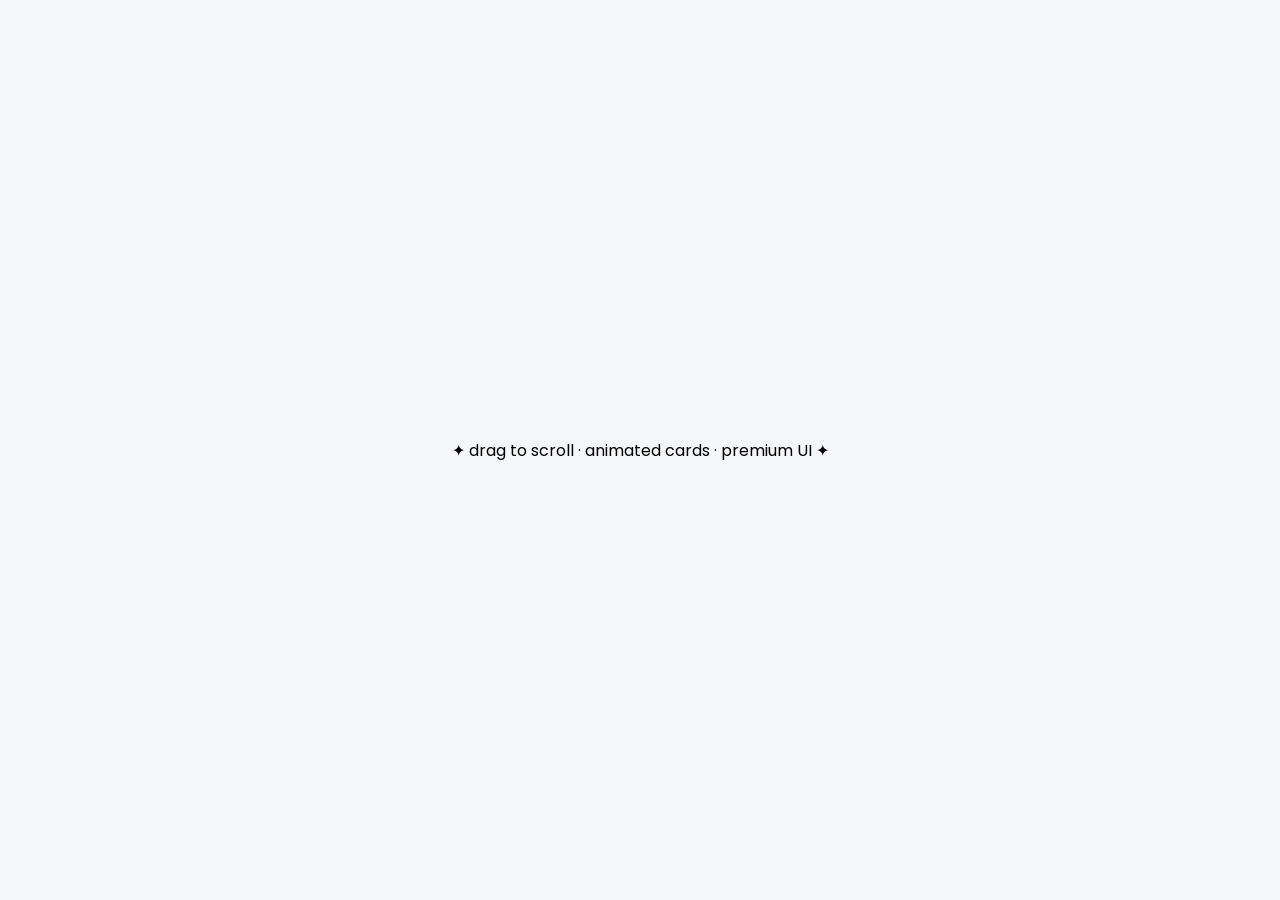
==== commit 79400865: "categories section done" ====
--- a/testing.html
+++ b/testing.html
@@ -28,500 +28,18 @@
       padding: 40px 20px;
     }
 
-    /* ===== CATEGORIES SECTION ===== */
-    .categories-section {
-      max-width: 1200px;
-      width: 100%;
-      padding: 60px 0 80px 0;
-      background: transparent;
-    }
-
-    /* ----- HEADER ----- */
-    .categories-header {
-      display: flex;
-      align-items: center;
-      justify-content: space-between;
-      margin-bottom: 28px;
-      padding: 0 4px;
-    }
-
-    .categories-header .title {
-      font-family: 'Poppins', sans-serif;
-      font-size: 22px;
-      font-weight: 700;
-      color: #1E1E1E;
-      letter-spacing: -0.3px;
-    }
-
-    .categories-header .view-all {
-      font-family: 'Inter', 'Poppins', sans-serif;
-      font-size: 14px;
-      font-weight: 500;
-      color: #777;
-      text-decoration: none;
-      display: inline-flex;
-      align-items: center;
-      gap: 6px;
-      transition: all 0.3s ease;
-      border-bottom: 2px solid transparent;
-      padding-bottom: 2px;
-    }
-
-    .categories-header .view-all i {
-      font-size: 13px;
-      transition: transform 0.3s ease;
-    }
-
-    .categories-header .view-all:hover {
-      color: #6C63FF;
-      border-bottom-color: #6C63FF;
-    }
-
-    .categories-header .view-all:hover i {
-      transform: translateX(4px);
-    }
-
-    /* ----- SCROLL CONTAINER ----- */
-    .categories-scroll {
-      display: flex;
-      gap: 20px;
-      overflow-x: auto;
-      padding: 12px 4px 24px 4px;
-      scroll-behavior: smooth;
-      -webkit-overflow-scrolling: touch;
-      scrollbar-width: thin;
-      scrollbar-color: #d0d0d0 transparent;
-    }
-
-    .categories-scroll::-webkit-scrollbar {
-      height: 4px;
-    }
-
-    .categories-scroll::-webkit-scrollbar-track {
-      background: transparent;
-    }
-
-    .categories-scroll::-webkit-scrollbar-thumb {
-      background: #d0d0d0;
-      border-radius: 20px;
-    }
-
-    .categories-scroll::-webkit-scrollbar-thumb:hover {
-      background: #b0b0b0;
-    }
-
-    /* ----- CATEGORY CARD ----- */
-    .category-card {
-      flex: 0 0 200px;
-      height: 110px;
-      border-radius: 25px;
-      padding: 15px 18px;
-      display: flex;
-      align-items: center;
-      justify-content: space-between;
-      position: relative;
-      cursor: pointer;
-      transition: all 0.35s cubic-bezier(0.25, 0.46, 0.45, 0.94);
-      box-shadow: 0 8px 24px rgba(0, 0, 0, 0.03), 0 2px 8px rgba(0, 0, 0, 0.01);
-      overflow: visible;
-      border: 1px solid rgba(255, 255, 255, 0.2);
-    }
-
-    .category-card:hover {
-      transform: translateY(-6px);
-      box-shadow: 0 16px 40px rgba(0, 0, 0, 0.06), 0 4px 16px rgba(0, 0, 0, 0.02);
-    }
-
-    /* card backgrounds (pastel gradients) */
-    .card-fashion {
-      background: linear-gradient(135deg, #fce4ec 0%, #f8d7e0 100%);
-    }
-    .card-electronics {
-      background: linear-gradient(135deg, #e3f2fd 0%, #d4e8f7 100%);
-    }
-    .card-beauty {
-      background: linear-gradient(135deg, #f3e5f5 0%, #edd0f0 100%);
-    }
-    .card-home {
-      background: linear-gradient(135deg, #e8f5e9 0%, #d4edda 100%);
-    }
-    .card-sports {
-      background: linear-gradient(135deg, #fff3e0 0%, #ffe8cc 100%);
-    }
-
-    /* ----- LEFT: text ----- */
-    .category-card .card-text {
-      display: flex;
-      flex-direction: column;
-      justify-content: center;
-      flex: 1;
-      z-index: 2;
-    }
-
-    .category-card .card-text .cat-name {
-      font-family: 'Poppins', 'Inter', sans-serif;
-      font-size: 15px;
-      font-weight: 600;
-      color: #1E1E1E;
-      line-height: 1.3;
-      letter-spacing: -0.2px;
-    }
-
-    .category-card .card-text .cat-name small {
-      font-weight: 400;
-      font-size: 12px;
-      color: #555;
-      display: block;
-      margin-top: 2px;
-    }
-
-    /* ----- RIGHT: image + arrow ----- */
-    .category-card .card-visual {
-      display: flex;
-      flex-direction: column;
-      align-items: flex-end;
-      justify-content: space-between;
-      height: 100%;
-      position: relative;
-      z-index: 2;
-    }
-
-    .category-card .card-visual .product-img {
-      width: 58px;
-      height: 58px;
-      object-fit: contain;
-      filter: drop-shadow(0 8px 16px rgba(0, 0, 0, 0.04));
-      transition: transform 0.4s ease;
-      margin-top: -12px;
-      margin-right: -8px;
-    }
-
-    .category-card:hover .card-visual .product-img {
-      transform: scale(1.06) rotate(-2deg);
-    }
-
-    /* ----- ARROW BUTTON (bottom-right) ----- */
-    .category-card .arrow-btn {
-      width: 32px;
-      height: 32px;
-      border-radius: 50%;
-      background: #ffffff;
-      border: none;
-      display: flex;
-      align-items: center;
-      justify-content: center;
-      box-shadow: 0 4px 12px rgba(0, 0, 0, 0.04);
-      cursor: pointer;
-      transition: all 0.3s ease;
-      margin-top: 4px;
-      margin-right: -4px;
-      color: #1E1E1E;
-      font-size: 12px;
-    }
-
-    .category-card .arrow-btn i {
-      transition: transform 0.3s ease;
-    }
-
-    .category-card:hover .arrow-btn {
-      background: #6C63FF;
-      color: white;
-      box-shadow: 0 6px 20px rgba(108, 99, 255, 0.15);
-    }
-
-    .category-card:hover .arrow-btn i {
-      transform: translateX(2px);
-    }
-
-    /* ----- RESPONSIVE ----- */
-    @media screen and (max-width: 768px) {
-      .categories-section {
-        padding: 40px 0 60px 0;
-      }
-
-      .categories-header .title {
-        font-size: 20px;
-      }
-
-      .categories-header .view-all {
-        font-size: 13px;
-      }
-
-      .category-card {
-        flex: 0 0 165px;
-        height: 100px;
-        padding: 12px 14px;
-        border-radius: 22px;
-      }
-
-      .category-card .card-text .cat-name {
-        font-size: 14px;
-      }
-
-      .category-card .card-text .cat-name small {
-        font-size: 11px;
-      }
-
-      .category-card .card-visual .product-img {
-        width: 48px;
-        height: 48px;
-        margin-top: -8px;
-        margin-right: -4px;
-      }
-
-      .category-card .arrow-btn {
-        width: 28px;
-        height: 28px;
-        font-size: 11px;
-        margin-right: -2px;
-      }
-
-      .categories-scroll {
-        gap: 14px;
-        padding: 8px 2px 16px 2px;
-      }
-    }
-
-    @media screen and (max-width: 480px) {
-      .categories-section {
-        padding: 32px 0 48px 0;
-      }
-
-      .categories-header .title {
-        font-size: 18px;
-      }
-
-      .categories-header .view-all {
-        font-size: 12px;
-      }
-
-      .category-card {
-        flex: 0 0 145px;
-        height: 88px;
-        padding: 10px 12px;
-        border-radius: 20px;
-      }
-
-      .category-card .card-text .cat-name {
-        font-size: 13px;
-      }
-
-      .category-card .card-text .cat-name small {
-        font-size: 10px;
-      }
-
-      .category-card .card-visual .product-img {
-        width: 40px;
-        height: 40px;
-        margin-top: -6px;
-        margin-right: -2px;
-      }
-
-      .category-card .arrow-btn {
-        width: 24px;
-        height: 24px;
-        font-size: 10px;
-        margin-right: 0px;
-      }
-
-      .categories-scroll {
-        gap: 12px;
-        padding: 6px 0 12px 0;
-      }
-    }
-
-    @media screen and (max-width: 380px) {
-      .category-card {
-        flex: 0 0 120px;
-        height: 76px;
-        padding: 8px 10px;
-        border-radius: 18px;
-      }
-
-      .category-card .card-text .cat-name {
-        font-size: 11px;
-      }
-
-      .category-card .card-text .cat-name small {
-        font-size: 9px;
-      }
-
-      .category-card .card-visual .product-img {
-        width: 34px;
-        height: 34px;
-        margin-top: -4px;
-      }
-
-      .category-card .arrow-btn {
-        width: 20px;
-        height: 20px;
-        font-size: 8px;
-      }
-    }
-
-    /* ===== DEMO NOTE ===== */
-    .demo-info {
-      max-width: 1200px;
-      width: 100%;
-      text-align: center;
-      margin-top: 16px;
-      font-size: 0.8rem;
-      color: #aaa;
-      letter-spacing: 0.3px;
-      padding: 8px 16px;
-      background: rgba(255, 255, 255, 0.4);
-      border-radius: 40px;
-      backdrop-filter: blur(2px);
-    }
+ 
   </style>
 </head>
 <body>
 
-  <!-- ===== CATEGORIES SECTION ===== -->
-  <section class="categories-section">
-
-    <!-- HEADER -->
-    <div class="categories-header">
-      <h2 class="title">Explore Popular Categories</h2>
-      <a href="#" class="view-all">
-        View all <i class="fas fa-arrow-right"></i>
-      </a>
-    </div>
-
-    <!-- SCROLL ROW -->
-    <div class="categories-scroll">
-
-      <!-- Card 1: Fashion -->
-      <div class="category-card card-fashion">
-        <div class="card-text">
-          <span class="cat-name">
-            Fashion<br />
-            <small>Collection</small>
-          </span>
-        </div>
-        <div class="card-visual">
-          <img src="data:image/svg+xml,%3Csvg xmlns='http://www.w3.org/2000/svg' viewBox='0 0 100 100'%3E%3Crect width='100' height='100' fill='none'/%3E%3Cpath d='M30 20 L35 10 L65 10 L70 20 L75 45 L70 70 L65 80 L35 80 L30 70 L25 45 Z' fill='%236C63FF' opacity='0.25'/%3E%3Cpath d='M40 25 L45 18 L55 18 L60 25 L58 40 L55 55 L45 55 L42 40 Z' fill='%236C63FF' opacity='0.4'/%3E%3Cpath d='M38 65 L42 60 L58 60 L62 65 L58 72 L42 72 Z' fill='%236C63FF' opacity='0.3'/%3E%3C/svg%3E" 
-               alt="Handbag" class="product-img" />
-          <button class="arrow-btn" aria-label="View category">
-            <i class="fas fa-arrow-right"></i>
-          </button>
-        </div>
-      </div>
-
-      <!-- Card 2: Electronics -->
-      <div class="category-card card-electronics">
-        <div class="card-text">
-          <span class="cat-name">
-            Electronics<br />
-            <small>Devices</small>
-          </span>
-        </div>
-        <div class="card-visual">
-          <img src="data:image/svg+xml,%3Csvg xmlns='http://www.w3.org/2000/svg' viewBox='0 0 100 100'%3E%3Crect width='100' height='100' fill='none'/%3E%3Cpath d='M30 25 L35 18 L65 18 L70 25 L72 40 L70 55 L65 62 L35 62 L30 55 L28 40 Z' fill='%2348dbfb' opacity='0.3'/%3E%3Cpath d='M40 30 L45 24 L55 24 L60 30 L58 42 L55 50 L45 50 L42 42 Z' fill='%2348dbfb' opacity='0.5'/%3E%3Ccircle cx='50' cy='40' r='6' fill='%2348dbfb' opacity='0.4'/%3E%3C/svg%3E" 
-               alt="Headphones" class="product-img" />
-          <button class="arrow-btn" aria-label="View category">
-            <i class="fas fa-arrow-right"></i>
-          </button>
-        </div>
-      </div>
-
-      <!-- Card 3: Beauty -->
-      <div class="category-card card-beauty">
-        <div class="card-text">
-          <span class="cat-name">
-            Beauty<br />
-            <small>Essentials</small>
-          </span>
-        </div>
-        <div class="card-visual">
-          <img src="data:image/svg+xml,%3Csvg xmlns='http://www.w3.org/2000/svg' viewBox='0 0 100 100'%3E%3Crect width='100' height='100' fill='none'/%3E%3Cpath d='M35 20 L40 12 L60 12 L65 20 L68 35 L65 50 L60 58 L40 58 L35 50 L32 35 Z' fill='%23f06292' opacity='0.25'/%3E%3Cpath d='M42 25 L46 18 L54 18 L58 25 L56 38 L54 46 L46 46 L44 38 Z' fill='%23f06292' opacity='0.4'/%3E%3Ccircle cx='50' cy='32' r='8' fill='%23f06292' opacity='0.2'/%3E%3C/svg%3E" 
-               alt="Perfume" class="product-img" />
-          <button class="arrow-btn" aria-label="View category">
-            <i class="fas fa-arrow-right"></i>
-          </button>
-        </div>
-      </div>
-
-      <!-- Card 4: Home -->
-      <div class="category-card card-home">
-        <div class="card-text">
-          <span class="cat-name">
-            Home &amp; Decor<br />
-            <small>Living</small>
-          </span>
-        </div>
-        <div class="card-visual">
-          <img src="data:image/svg+xml,%3Csvg xmlns='http://www.w3.org/2000/svg' viewBox='0 0 100 100'%3E%3Crect width='100' height='100' fill='none'/%3E%3Cpath d='M20 45 L25 30 L35 22 L65 22 L75 30 L80 45 L78 60 L75 70 L65 78 L35 78 L25 70 L22 60 Z' fill='%2366bb6a' opacity='0.2'/%3E%3Cpath d='M30 40 L35 28 L42 24 L58 24 L65 28 L70 40 L68 52 L65 60 L58 66 L42 66 L35 60 L32 52 Z' fill='%2366bb6a' opacity='0.3'/%3E%3Crect x='40' y='40' width='20' height='22' rx='2' fill='%2366bb6a' opacity='0.25'/%3E%3C/svg%3E" 
-               alt="Chair" class="product-img" />
-          <button class="arrow-btn" aria-label="View category">
-            <i class="fas fa-arrow-right"></i>
-          </button>
-        </div>
-      </div>
-
-      <!-- Card 5: Sports -->
-      <div class="category-card card-sports">
-        <div class="card-text">
-          <span class="cat-name">
-            Sports &amp; Outdoor<br />
-            <small>Active</small>
-          </span>
-        </div>
-        <div class="card-visual">
-          <img src="data:image/svg+xml,%3Csvg xmlns='http://www.w3.org/2000/svg' viewBox='0 0 100 100'%3E%3Crect width='100' height='100' fill='none'/%3E%3Ccircle cx='50' cy='40' r='22' fill='%23ff9800' opacity='0.2'/%3E%3Cpath d='M35 35 L45 25 L55 25 L65 35 L65 50 L55 60 L45 60 L35 50 Z' fill='%23ff9800' opacity='0.3'/%3E%3Ccircle cx='50' cy='40' r='10' fill='%23ff9800' opacity='0.25'/%3E%3C/svg%3E" 
-               alt="Basketball" class="product-img" />
-          <button class="arrow-btn" aria-label="View category">
-            <i class="fas fa-arrow-right"></i>
-          </button>
-        </div>
-      </div>
-
-      <!-- Card 6: Kids (extra) -->
-      <div class="category-card card-fashion" style="background: linear-gradient(135deg, #fce4ec 0%, #f8d7e0 100%);">
-        <div class="card-text">
-          <span class="cat-name">
-            Kids<br />
-            <small>Toys &amp; More</small>
-          </span>
-        </div>
-        <div class="card-visual">
-          <img src="data:image/svg+xml,%3Csvg xmlns='http://www.w3.org/2000/svg' viewBox='0 0 100 100'%3E%3Crect width='100' height='100' fill='none'/%3E%3Ccircle cx='35' cy='35' r='12' fill='%236C63FF' opacity='0.2'/%3E%3Ccircle cx='65' cy='35' r='12' fill='%236C63FF' opacity='0.2'/%3E%3Cpath d='M30 55 Q50 70 70 55' stroke='%236C63FF' stroke-width='4' fill='none' opacity='0.3'/%3E%3C/svg%3E" 
-               alt="Toys" class="product-img" />
-          <button class="arrow-btn" aria-label="View category">
-            <i class="fas fa-arrow-right"></i>
-          </button>
-        </div>
-      </div>
-
-    </div>
-  </section>
 
   <div class="demo-info">
-    ✦ soft categories · horizontal scroll · premium UI ✦
+    ✦ drag to scroll · animated cards · premium UI ✦
   </div>
 
-  <!-- minimal JS for arrow clicks (demo) -->
   <script>
-    document.querySelectorAll('.arrow-btn').forEach(btn => {
-      btn.addEventListener('click', function(e) {
-        e.stopPropagation();
-        const card = this.closest('.category-card');
-        const name = card?.querySelector('.cat-name')?.textContent?.trim() || 'Category';
-        alert('🛍️ Exploring: ' + name);
-      });
-    });
-
-    document.querySelectorAll('.category-card').forEach(card => {
-      card.addEventListener('click', function() {
-        const name = this.querySelector('.cat-name')?.textContent?.trim() || 'Category';
-        alert('🛍️ Browsing: ' + name);
-      });
-    });
-
-    document.querySelector('.view-all')?.addEventListener('click', function(e) {
-      e.preventDefault();
-      alert('✨ Showing all categories (demo)');
-    });
+  
   </script>
 
 </body>
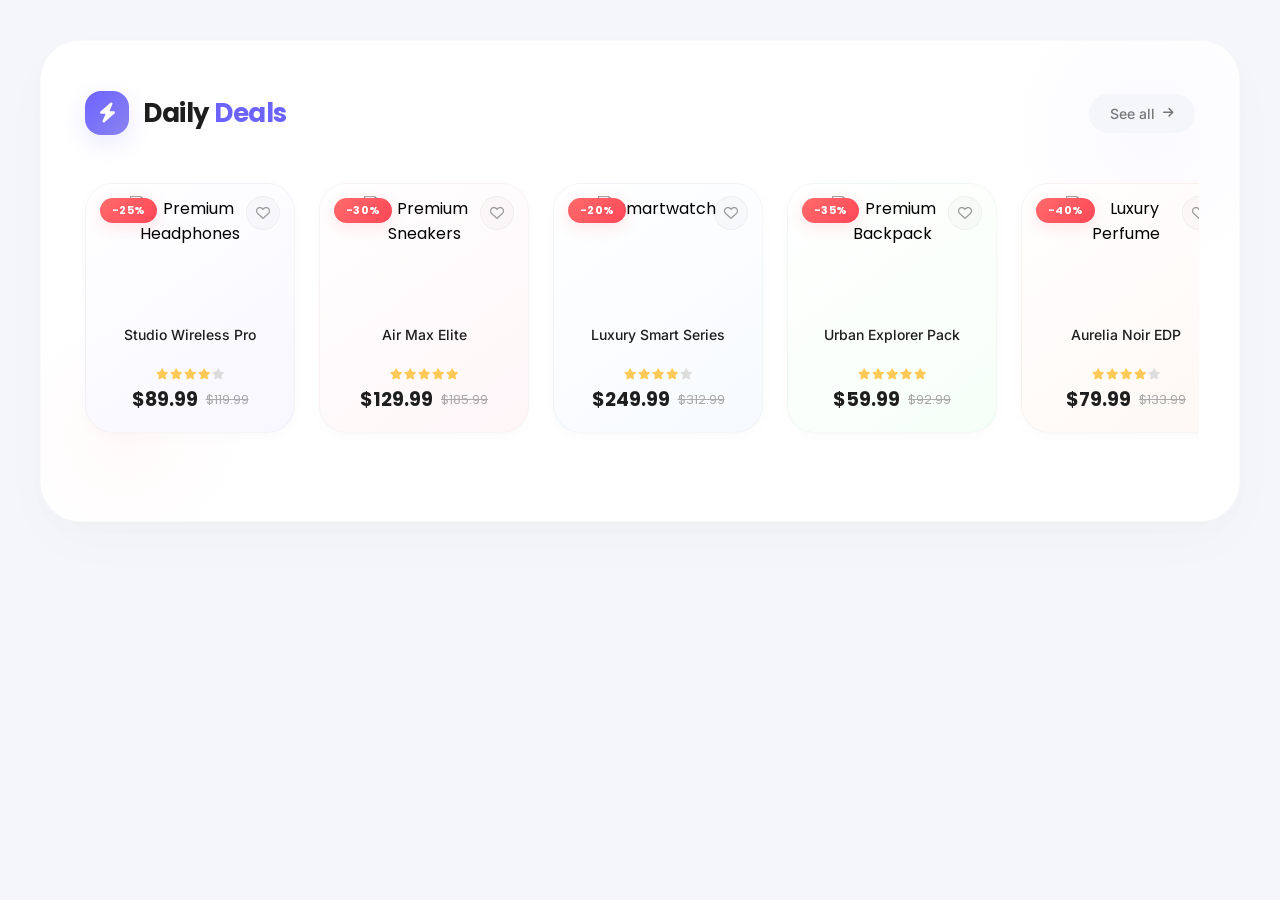
==== commit 74309d20: "dealy deal and website setup" ====
--- a/testing.html
+++ b/testing.html
@@ -3,14 +3,17 @@
 <head>
   <meta charset="UTF-8" />
   <meta name="viewport" content="width=device-width, initial-scale=1.0" />
-  <title>Aurelia Bazar · Categories</title>
-  <!-- Google Fonts: Poppins + Inter -->
+  <title>Aurelia Bazar · Daily Deals</title>
+  <!-- Google Fonts -->
   <link rel="preconnect" href="https://fonts.googleapis.com" />
   <link rel="preconnect" href="https://fonts.gstatic.com" crossorigin />
   <link href="https://fonts.googleapis.com/css2?family=Inter:opsz,wght@14..32,400;14..32,500;14..32,600;14..32,700;14..32,800&family=Poppins:wght@400;500;600;700;800&display=swap" rel="stylesheet" />
   <!-- Font Awesome 6 -->
   <link rel="stylesheet" href="https://cdnjs.cloudflare.com/ajax/libs/font-awesome/6.0.0-beta3/css/all.min.css" />
   <style>
+    /* ============================================================
+       RESET & BASE
+    ============================================================ */
     * {
       margin: 0;
       padding: 0;
@@ -21,25 +24,877 @@
       background: #F5F6FA;
       font-family: 'Poppins', 'Inter', sans-serif;
       min-height: 100vh;
+      padding: 40px 20px;
+    }
+
+    /* ============================================================
+       DAILY DEALS SECTION - WHITE PREMIUM
+    ============================================================ */
+    .daily-deals-section {
+      max-width: 1200px;
+      margin: 0 auto;
+      background: #ffffff;
+      border-radius: 40px;
+      padding: 50px 40px 60px 40px;
+      box-shadow: 0 20px 60px rgba(0, 0, 0, 0.02), 0 8px 24px rgba(0, 0, 0, 0.01);
+      position: relative;
+      overflow: hidden;
+      border: 1px solid rgba(0, 0, 0, 0.02);
+    }
+
+    .daily-deals-section::before {
+      content: '';
+      position: absolute;
+      top: -60px;
+      right: -60px;
+      width: 300px;
+      height: 300px;
+      background: radial-gradient(circle, rgba(108, 99, 255, 0.03) 0%, transparent 70%);
+      border-radius: 50%;
+      pointer-events: none;
+      z-index: 0;
+    }
+
+    .daily-deals-section::after {
+      content: '';
+      position: absolute;
+      bottom: -40px;
+      left: -40px;
+      width: 250px;
+      height: 250px;
+      background: radial-gradient(circle, rgba(255, 107, 107, 0.03) 0%, transparent 70%);
+      border-radius: 50%;
+      pointer-events: none;
+      z-index: 0;
+    }
+
+    .daily-deals-container {
+      position: relative;
+      z-index: 1;
+    }
+
+    /* ----- HEADER ----- */
+    .daily-deals-header {
+      display: flex;
+      align-items: center;
+      justify-content: space-between;
+      margin-bottom: 32px;
+      padding: 0 4px;
+    }
+
+    .daily-deals-header .title-group {
+      display: flex;
+      align-items: center;
+      gap: 14px;
+    }
+
+    .daily-deals-header .title-icon {
+      width: 44px;
+      height: 44px;
+      background: linear-gradient(135deg, #6C63FF, #8B83F0);
+      border-radius: 16px;
+      display: flex;
+      align-items: center;
+      justify-content: center;
+      color: white;
+      font-size: 20px;
+      box-shadow: 0 8px 24px rgba(108, 99, 255, 0.15);
+    }
+
+    .daily-deals-header .title {
+      font-family: 'Poppins', sans-serif;
+      font-size: 26px;
+      font-weight: 700;
+      color: #1E1E1E;
+      letter-spacing: -0.5px;
+    }
+
+    .daily-deals-header .title span {
+      color: #6C63FF;
+    }
+
+    .daily-deals-header .see-all {
+      font-family: 'Inter', 'Poppins', sans-serif;
+      font-size: 14px;
+      font-weight: 500;
+      color: #777;
+      text-decoration: none;
+      display: inline-flex;
+      align-items: center;
+      gap: 8px;
+      transition: all 0.3s ease;
+      padding: 10px 20px;
+      border-radius: 40px;
+      background: #F5F6FA;
+      border: 1px solid transparent;
+    }
+
+    .daily-deals-header .see-all i {
+      font-size: 12px;
+      transition: transform 0.3s ease;
+    }
+
+    .daily-deals-header .see-all:hover {
+      color: #6C63FF;
+      background: rgba(108, 99, 255, 0.04);
+      border-color: rgba(108, 99, 255, 0.1);
+      transform: translateX(2px);
+    }
+
+    .daily-deals-header .see-all:hover i {
+      transform: translateX(4px);
+    }
+
+    /* ----- SCROLL CONTAINER (Drag to scroll) ----- */
+    .daily-deals-scroll {
+      display: flex;
+      gap: 24px;
+      overflow-x: auto;
+      padding: 16px 4px 28px 4px;
+      scroll-behavior: smooth;
+      -webkit-overflow-scrolling: touch;
+      scrollbar-width: none;
+      cursor: grab;
+      user-select: none;
+      -webkit-user-select: none;
+    }
+
+    .daily-deals-scroll::-webkit-scrollbar {
+      display: none;
+    }
+
+    .daily-deals-scroll.active {
+      cursor: grabbing;
+    }
+
+    /* ----- PRODUCT CARD - Premium White Concept ----- */
+    .deal-card {
+      flex: 0 0 210px;
+      background: #ffffff;
+      border-radius: 28px;
+      padding: 20px 18px 18px 18px;
       display: flex;
       flex-direction: column;
       align-items: center;
+      text-align: center;
+      position: relative;
+      cursor: pointer;
+      transition: all 0.5s cubic-bezier(0.34, 1.56, 0.64, 1);
+      box-shadow: 0 4px 16px rgba(0, 0, 0, 0.02), 0 1px 4px rgba(0, 0, 0, 0.01);
+      border: 1px solid rgba(0, 0, 0, 0.03);
+      overflow: visible;
+    }
+
+    .deal-card:hover {
+      transform: translateY(-8px) scale(1.02);
+      box-shadow: 0 20px 60px rgba(0, 0, 0, 0.04), 0 4px 16px rgba(0, 0, 0, 0.02);
+      border-color: rgba(108, 99, 255, 0.08);
+    }
+
+    .deal-card:active {
+      transform: scale(0.96);
+    }
+
+    .deal-card.card-glow-purple {
+      background: linear-gradient(145deg, #ffffff, #f8f6ff);
+    }
+    .deal-card.card-glow-pink {
+      background: linear-gradient(145deg, #ffffff, #fff6f8);
+    }
+    .deal-card.card-glow-blue {
+      background: linear-gradient(145deg, #ffffff, #f6faff);
+    }
+    .deal-card.card-glow-green {
+      background: linear-gradient(145deg, #ffffff, #f6fff8);
+    }
+    .deal-card.card-glow-orange {
+      background: linear-gradient(145deg, #ffffff, #fff8f4);
+    }
+    .deal-card.card-glow-yellow {
+      background: linear-gradient(145deg, #ffffff, #fffcf0);
+    }
+
+    /* ----- Discount Badge ----- */
+    .deal-card .discount-badge {
+      position: absolute;
+      top: 14px;
+      left: 14px;
+      background: linear-gradient(135deg, #ff6b6b, #ff4757);
+      padding: 4px 12px;
+      border-radius: 40px;
+      font-size: 11px;
+      font-weight: 700;
+      color: #ffffff;
+      letter-spacing: 0.3px;
+      z-index: 2;
+      box-shadow: 0 4px 16px rgba(255, 71, 87, 0.15);
+    }
+
+    /* ----- Wishlist Heart ----- */
+    .deal-card .wishlist-btn {
+      position: absolute;
+      top: 12px;
+      right: 14px;
+      background: rgba(0, 0, 0, 0.02);
+      border: 1px solid rgba(0, 0, 0, 0.04);
+      width: 34px;
+      height: 34px;
+      border-radius: 50%;
+      display: flex;
+      align-items: center;
       justify-content: center;
-      padding: 40px 20px;
-    }
-
- 
+      color: #999;
+      cursor: pointer;
+      transition: all 0.3s ease;
+      font-size: 14px;
+      z-index: 2;
+    }
+
+    .deal-card .wishlist-btn:hover {
+      background: rgba(255, 71, 87, 0.06);
+      color: #ff4757;
+      transform: scale(1.1);
+      border-color: rgba(255, 71, 87, 0.1);
+    }
+
+    /* ----- Product Image ----- */
+    .deal-card .product-image-wrap {
+      width: 120px;
+      height: 120px;
+      display: flex;
+      align-items: center;
+      justify-content: center;
+      position: relative;
+      z-index: 1;
+      margin-top: -8px;
+    }
+
+    .deal-card .product-image {
+      width: 100%;
+      height: 100%;
+      object-fit: contain;
+      filter: drop-shadow(0 8px 20px rgba(0, 0, 0, 0.02));
+      transition: all 0.5s cubic-bezier(0.34, 1.56, 0.64, 1);
+    }
+
+    .deal-card:hover .product-image {
+      transform: scale(1.08) rotate(-3deg);
+      filter: drop-shadow(0 12px 28px rgba(0, 0, 0, 0.04));
+    }
+
+    /* ----- Product Name ----- */
+    .deal-card .product-name {
+      font-family: 'Inter', 'Poppins', sans-serif;
+      font-size: 14px;
+      font-weight: 500;
+      color: #1E1E1E;
+      margin-top: 10px;
+      line-height: 1.3;
+      min-height: 38px;
+      position: relative;
+      z-index: 1;
+    }
+
+    /* ----- Rating Stars ----- */
+    .deal-card .rating {
+      display: flex;
+      gap: 2px;
+      margin-top: 4px;
+      font-size: 11px;
+      color: #feca57;
+      z-index: 1;
+      position: relative;
+    }
+
+    .deal-card .rating .gray {
+      color: #ddd;
+    }
+
+    /* ----- Price Section ----- */
+    .deal-card .price-section {
+      display: flex;
+      align-items: center;
+      gap: 8px;
+      margin-top: 6px;
+      position: relative;
+      z-index: 1;
+    }
+
+    .deal-card .product-price {
+      font-family: 'Poppins', 'Inter', sans-serif;
+      font-size: 19px;
+      font-weight: 700;
+      color: #1E1E1E;
+    }
+
+    .deal-card .original-price {
+      font-size: 13px;
+      font-weight: 400;
+      color: #aaa;
+      text-decoration: line-through;
+    }
+
+    /* ----- Add to Cart Button ----- */
+    .deal-card .add-to-cart {
+      position: absolute;
+      bottom: -16px;
+      left: 50%;
+      transform: translateX(-50%) scale(0.8);
+      background: linear-gradient(135deg, #6C63FF, #8B83F0);
+      border: none;
+      padding: 10px 22px;
+      border-radius: 40px;
+      color: white;
+      font-family: 'Inter', 'Poppins', sans-serif;
+      font-size: 12px;
+      font-weight: 600;
+      cursor: pointer;
+      transition: all 0.4s cubic-bezier(0.34, 1.56, 0.64, 1);
+      opacity: 0;
+      box-shadow: 0 8px 24px rgba(108, 99, 255, 0.15);
+      z-index: 5;
+      white-space: nowrap;
+      letter-spacing: 0.3px;
+    }
+
+    .deal-card .add-to-cart i {
+      margin-right: 6px;
+      font-size: 11px;
+    }
+
+    .deal-card:hover .add-to-cart {
+      opacity: 1;
+      transform: translateX(-50%) scale(1);
+    }
+
+    .deal-card .add-to-cart:hover {
+      transform: translateX(-50%) scale(1.05);
+      box-shadow: 0 12px 32px rgba(108, 99, 255, 0.2);
+    }
+
+    .deal-card::before {
+      content: '';
+      position: absolute;
+      inset: -1px;
+      border-radius: 29px;
+      padding: 1px;
+      background: linear-gradient(135deg, rgba(108, 99, 255, 0.05), transparent 60%);
+      -webkit-mask: linear-gradient(#fff 0 0) content-box, linear-gradient(#fff 0 0);
+      mask: linear-gradient(#fff 0 0) content-box, linear-gradient(#fff 0 0);
+      -webkit-mask-composite: xor;
+      mask-composite: exclude;
+      pointer-events: none;
+      opacity: 0;
+      transition: opacity 0.4s ease;
+      z-index: 3;
+    }
+
+    .deal-card:hover::before {
+      opacity: 1;
+    }
+
+    /* ============================================================
+       RESPONSIVE
+    ============================================================ */
+    @media screen and (max-width: 768px) {
+      .daily-deals-section {
+        padding: 36px 20px 48px 20px;
+        border-radius: 32px;
+      }
+
+      .daily-deals-header .title {
+        font-size: 22px;
+      }
+
+      .daily-deals-header .title-icon {
+        width: 38px;
+        height: 38px;
+        font-size: 17px;
+      }
+
+      .daily-deals-header .see-all {
+        font-size: 13px;
+        padding: 8px 16px;
+      }
+
+      .deal-card {
+        flex: 0 0 175px;
+        padding: 16px 14px 14px 14px;
+        border-radius: 24px;
+      }
+
+      .deal-card .product-image-wrap {
+        width: 100px;
+        height: 100px;
+      }
+
+      .deal-card .product-name {
+        font-size: 13px;
+        min-height: 34px;
+        margin-top: 8px;
+      }
+
+      .deal-card .product-price {
+        font-size: 17px;
+      }
+
+      .deal-card .original-price {
+        font-size: 12px;
+      }
+
+      .deal-card .discount-badge {
+        font-size: 10px;
+        padding: 3px 10px;
+        top: 12px;
+        left: 12px;
+      }
+
+      .deal-card .wishlist-btn {
+        width: 30px;
+        height: 30px;
+        font-size: 12px;
+        top: 10px;
+        right: 10px;
+      }
+
+      .deal-card .add-to-cart {
+        font-size: 11px;
+        padding: 8px 16px;
+        bottom: -14px;
+      }
+
+      .daily-deals-scroll {
+        gap: 16px;
+        padding: 12px 2px 22px 2px;
+      }
+    }
+
+    @media screen and (max-width: 480px) {
+      body {
+        padding: 20px 12px;
+      }
+
+      .daily-deals-section {
+        padding: 28px 16px 40px 16px;
+        border-radius: 28px;
+      }
+
+      .daily-deals-header {
+        flex-direction: column;
+        align-items: flex-start;
+        gap: 12px;
+        margin-bottom: 20px;
+      }
+
+      .daily-deals-header .title {
+        font-size: 20px;
+      }
+
+      .daily-deals-header .title-icon {
+        width: 34px;
+        height: 34px;
+        font-size: 15px;
+        border-radius: 12px;
+      }
+
+      .daily-deals-header .see-all {
+        font-size: 12px;
+        padding: 6px 14px;
+      }
+
+      .deal-card {
+        flex: 0 0 150px;
+        padding: 14px 12px 12px 12px;
+        border-radius: 22px;
+      }
+
+      .deal-card .product-image-wrap {
+        width: 80px;
+        height: 80px;
+        margin-top: -4px;
+      }
+
+      .deal-card .product-name {
+        font-size: 12px;
+        min-height: 30px;
+        margin-top: 6px;
+      }
+
+      .deal-card .product-price {
+        font-size: 15px;
+      }
+
+      .deal-card .original-price {
+        font-size: 11px;
+      }
+
+      .deal-card .discount-badge {
+        font-size: 9px;
+        padding: 2px 8px;
+        top: 10px;
+        left: 10px;
+      }
+
+      .deal-card .wishlist-btn {
+        width: 26px;
+        height: 26px;
+        font-size: 11px;
+        top: 8px;
+        right: 8px;
+      }
+
+      .deal-card .rating {
+        font-size: 10px;
+      }
+
+      .deal-card .add-to-cart {
+        font-size: 10px;
+        padding: 6px 14px;
+        bottom: -12px;
+      }
+
+      .daily-deals-scroll {
+        gap: 14px;
+        padding: 8px 0 18px 0;
+      }
+    }
+
+    @media screen and (max-width: 380px) {
+      .deal-card {
+        flex: 0 0 130px;
+        padding: 12px 10px 10px 10px;
+        border-radius: 20px;
+      }
+
+      .deal-card .product-image-wrap {
+        width: 65px;
+        height: 65px;
+      }
+
+      .deal-card .product-name {
+        font-size: 11px;
+        min-height: 26px;
+      }
+
+      .deal-card .product-price {
+        font-size: 13px;
+      }
+
+      .deal-card .original-price {
+        font-size: 10px;
+      }
+
+      .deal-card .discount-badge {
+        font-size: 8px;
+        padding: 2px 6px;
+        top: 8px;
+        left: 8px;
+      }
+
+      .deal-card .wishlist-btn {
+        width: 22px;
+        height: 22px;
+        font-size: 9px;
+        top: 6px;
+        right: 6px;
+      }
+
+      .deal-card .add-to-cart {
+        font-size: 9px;
+        padding: 4px 10px;
+        bottom: -10px;
+      }
+    }
   </style>
 </head>
 <body>
 
-
-  <div class="demo-info">
-    ✦ drag to scroll · animated cards · premium UI ✦
-  </div>
-
+  <!-- ============================================================
+  DAILY DEALS SECTION - WHITE PREMIUM
+  ============================================================ -->
+  <section class="daily-deals-section">
+    <div class="daily-deals-container">
+
+      <!-- HEADER -->
+      <div class="daily-deals-header">
+        <div class="title-group">
+          <div class="title-icon">
+            <i class="fas fa-bolt"></i>
+          </div>
+          <h2 class="title">Daily <span>Deals</span></h2>
+        </div>
+        <a href="#" class="see-all">
+          See all <i class="fas fa-arrow-right"></i>
+        </a>
+      </div>
+
+      <!-- SCROLL ROW (Drag to scroll) -->
+      <div class="daily-deals-scroll" id="dealsScroll">
+
+        <!-- Card 1: Purple - Headphones -->
+        <div class="deal-card card-glow-purple">
+          <span class="discount-badge">-25%</span>
+          <button class="wishlist-btn" aria-label="Add to wishlist">
+            <i class="far fa-heart"></i>
+          </button>
+          <div class="product-image-wrap">
+            <img src="https://images.unsplash.com/photo-1505740420928-5e560c06d30e?w=200&h=200&fit=crop&crop=center&auto=format" 
+                 alt="Premium Headphones" class="product-image" />
+          </div>
+          <span class="product-name">Studio Wireless Pro</span>
+          <div class="rating">
+            <i class="fas fa-star"></i>
+            <i class="fas fa-star"></i>
+            <i class="fas fa-star"></i>
+            <i class="fas fa-star"></i>
+            <i class="fas fa-star gray"></i>
+          </div>
+          <div class="price-section">
+            <span class="product-price">$89.99</span>
+            <span class="original-price">$119.99</span>
+          </div>
+          <button class="add-to-cart"><i class="fas fa-plus"></i> Add to Cart</button>
+        </div>
+
+        <!-- Card 2: Pink - Sneakers -->
+        <div class="deal-card card-glow-pink">
+          <span class="discount-badge">-30%</span>
+          <button class="wishlist-btn" aria-label="Add to wishlist">
+            <i class="far fa-heart"></i>
+          </button>
+          <div class="product-image-wrap">
+            <img src="https://images.unsplash.com/photo-1542291026-7eec264c27ff?w=200&h=200&fit=crop&crop=center&auto=format" 
+                 alt="Premium Sneakers" class="product-image" />
+          </div>
+          <span class="product-name">Air Max Elite</span>
+          <div class="rating">
+            <i class="fas fa-star"></i>
+            <i class="fas fa-star"></i>
+            <i class="fas fa-star"></i>
+            <i class="fas fa-star"></i>
+            <i class="fas fa-star"></i>
+          </div>
+          <div class="price-section">
+            <span class="product-price">$129.99</span>
+            <span class="original-price">$185.99</span>
+          </div>
+          <button class="add-to-cart"><i class="fas fa-plus"></i> Add to Cart</button>
+        </div>
+
+        <!-- Card 3: Blue - Smartwatch -->
+        <div class="deal-card card-glow-blue">
+          <span class="discount-badge">-20%</span>
+          <button class="wishlist-btn" aria-label="Add to wishlist">
+            <i class="far fa-heart"></i>
+          </button>
+          <div class="product-image-wrap">
+            <img src="https://images.unsplash.com/photo-1523275335684-37898b6baf30?w=200&h=200&fit=crop&crop=center&auto=format" 
+                 alt="Smartwatch" class="product-image" />
+          </div>
+          <span class="product-name">Luxury Smart Series</span>
+          <div class="rating">
+            <i class="fas fa-star"></i>
+            <i class="fas fa-star"></i>
+            <i class="fas fa-star"></i>
+            <i class="fas fa-star"></i>
+            <i class="fas fa-star gray"></i>
+          </div>
+          <div class="price-section">
+            <span class="product-price">$249.99</span>
+            <span class="original-price">$312.99</span>
+          </div>
+          <button class="add-to-cart"><i class="fas fa-plus"></i> Add to Cart</button>
+        </div>
+
+        <!-- Card 4: Green - Backpack -->
+        <div class="deal-card card-glow-green">
+          <span class="discount-badge">-35%</span>
+          <button class="wishlist-btn" aria-label="Add to wishlist">
+            <i class="far fa-heart"></i>
+          </button>
+          <div class="product-image-wrap">
+            <img src="https://images.unsplash.com/photo-1553062407-98eeb64c6a62?w=200&h=200&fit=crop&crop=center&auto=format" 
+                 alt="Premium Backpack" class="product-image" />
+          </div>
+          <span class="product-name">Urban Explorer Pack</span>
+          <div class="rating">
+            <i class="fas fa-star"></i>
+            <i class="fas fa-star"></i>
+            <i class="fas fa-star"></i>
+            <i class="fas fa-star"></i>
+            <i class="fas fa-star"></i>
+          </div>
+          <div class="price-section">
+            <span class="product-price">$59.99</span>
+            <span class="original-price">$92.99</span>
+          </div>
+          <button class="add-to-cart"><i class="fas fa-plus"></i> Add to Cart</button>
+        </div>
+
+        <!-- Card 5: Orange - Perfume -->
+        <div class="deal-card card-glow-orange">
+          <span class="discount-badge">-40%</span>
+          <button class="wishlist-btn" aria-label="Add to wishlist">
+            <i class="far fa-heart"></i>
+          </button>
+          <div class="product-image-wrap">
+            <img src="https://images.unsplash.com/photo-1592919925246-d50877a9b61e?w=200&h=200&fit=crop&crop=center&auto=format" 
+                 alt="Luxury Perfume" class="product-image" />
+          </div>
+          <span class="product-name">Aurelia Noir EDP</span>
+          <div class="rating">
+            <i class="fas fa-star"></i>
+            <i class="fas fa-star"></i>
+            <i class="fas fa-star"></i>
+            <i class="fas fa-star"></i>
+            <i class="fas fa-star gray"></i>
+          </div>
+          <div class="price-section">
+            <span class="product-price">$79.99</span>
+            <span class="original-price">$133.99</span>
+          </div>
+          <button class="add-to-cart"><i class="fas fa-plus"></i> Add to Cart</button>
+        </div>
+
+        <!-- Card 6: Yellow - Sunglasses -->
+        <div class="deal-card card-glow-yellow">
+          <span class="discount-badge">-15%</span>
+          <button class="wishlist-btn" aria-label="Add to wishlist">
+            <i class="far fa-heart"></i>
+          </button>
+          <div class="product-image-wrap">
+            <img src="https://images.unsplash.com/photo-1572635196237-14b3f281503f?w=200&h=200&fit=crop&crop=center&auto=format" 
+                 alt="Designer Sunglasses" class="product-image" />
+          </div>
+          <span class="product-name">Aviator Collection</span>
+          <div class="rating">
+            <i class="fas fa-star"></i>
+            <i class="fas fa-star"></i>
+            <i class="fas fa-star"></i>
+            <i class="fas fa-star"></i>
+            <i class="fas fa-star"></i>
+          </div>
+          <div class="price-section">
+            <span class="product-price">$149.99</span>
+            <span class="original-price">$176.99</span>
+          </div>
+          <button class="add-to-cart"><i class="fas fa-plus"></i> Add to Cart</button>
+        </div>
+
+      </div>
+    </div>
+  </section>
+
+  <!-- ============================================================
+  JAVASCRIPT - DRAG TO SCROLL + INTERACTIONS
+  ============================================================ -->
   <script>
-  
+    (function() {
+      const scrollContainer = document.getElementById('dealsScroll');
+
+      // ---- Drag to scroll ----
+      let isDragging = false;
+      let startX = 0;
+      let scrollLeftStart = 0;
+
+      scrollContainer.addEventListener('mousedown', (e) => {
+        isDragging = true;
+        scrollContainer.classList.add('active');
+        startX = e.pageX - scrollContainer.offsetLeft;
+        scrollLeftStart = scrollContainer.scrollLeft;
+        scrollContainer.style.cursor = 'grabbing';
+        scrollContainer.style.scrollBehavior = 'auto';
+      });
+
+      window.addEventListener('mousemove', (e) => {
+        if (!isDragging) return;
+        e.preventDefault();
+        const x = e.pageX - scrollContainer.offsetLeft;
+        const walk = (x - startX) * 1.2;
+        scrollContainer.scrollLeft = scrollLeftStart - walk;
+      });
+
+      window.addEventListener('mouseup', () => {
+        if (isDragging) {
+          isDragging = false;
+          scrollContainer.classList.remove('active');
+          scrollContainer.style.cursor = 'grab';
+          scrollContainer.style.scrollBehavior = 'smooth';
+        }
+      });
+
+      // ---- Touch drag for mobile ----
+      let touchStartX = 0;
+      let touchScrollLeft = 0;
+
+      scrollContainer.addEventListener('touchstart', (e) => {
+        touchStartX = e.touches[0].pageX - scrollContainer.offsetLeft;
+        touchScrollLeft = scrollContainer.scrollLeft;
+        scrollContainer.style.scrollBehavior = 'auto';
+      }, { passive: true });
+
+      scrollContainer.addEventListener('touchmove', (e) => {
+        const x = e.touches[0].pageX - scrollContainer.offsetLeft;
+        const walk = (x - touchStartX) * 1.2;
+        scrollContainer.scrollLeft = touchScrollLeft - walk;
+      }, { passive: true });
+
+      scrollContainer.addEventListener('touchend', () => {
+        scrollContainer.style.scrollBehavior = 'smooth';
+      }, { passive: true });
+
+      // ---- Wishlist toggle ----
+      document.querySelectorAll('.deal-card .wishlist-btn').forEach(btn => {
+        btn.addEventListener('click', function(e) {
+          e.stopPropagation();
+          const icon = this.querySelector('i');
+          if (icon.classList.contains('far')) {
+            icon.classList.remove('far');
+            icon.classList.add('fas');
+            this.style.color = '#ff4757';
+            this.style.background = 'rgba(255,71,87,0.06)';
+            this.style.borderColor = 'rgba(255,71,87,0.1)';
+          } else {
+            icon.classList.remove('fas');
+            icon.classList.add('far');
+            this.style.color = '#999';
+            this.style.background = 'rgba(0,0,0,0.02)';
+            this.style.borderColor = 'rgba(0,0,0,0.04)';
+          }
+        });
+      });
+
+      // ---- Add to Cart ----
+      document.querySelectorAll('.deal-card .add-to-cart').forEach(btn => {
+        btn.addEventListener('click', function(e) {
+          e.stopPropagation();
+          const name = this.closest('.deal-card').querySelector('.product-name')?.textContent || 'Product';
+          alert('🛒 Added to cart: ' + name);
+          this.innerHTML = '<i class="fas fa-check"></i> Added';
+          this.style.background = 'linear-gradient(135deg, #00b894, #00a381)';
+          setTimeout(() => {
+            this.innerHTML = '<i class="fas fa-plus"></i> Add to Cart';
+            this.style.background = 'linear-gradient(135deg, #6C63FF, #8B83F0)';
+          }, 2000);
+        });
+      });
+
+      // ---- Card click ----
+      document.querySelectorAll('.deal-card').forEach(card => {
+        card.addEventListener('click', function(e) {
+          if (e.target.closest('button')) return;
+          const name = this.querySelector('.product-name')?.textContent || 'Product';
+          alert('🛍️ Viewing: ' + name);
+        });
+      });
+
+      // ---- See all ----
+      document.querySelector('.daily-deals-header .see-all')?.addEventListener('click', function(e) {
+        e.preventDefault();
+        alert('✨ Showing all daily deals (demo)');
+      });
+
+    })();
   </script>
 
 </body>
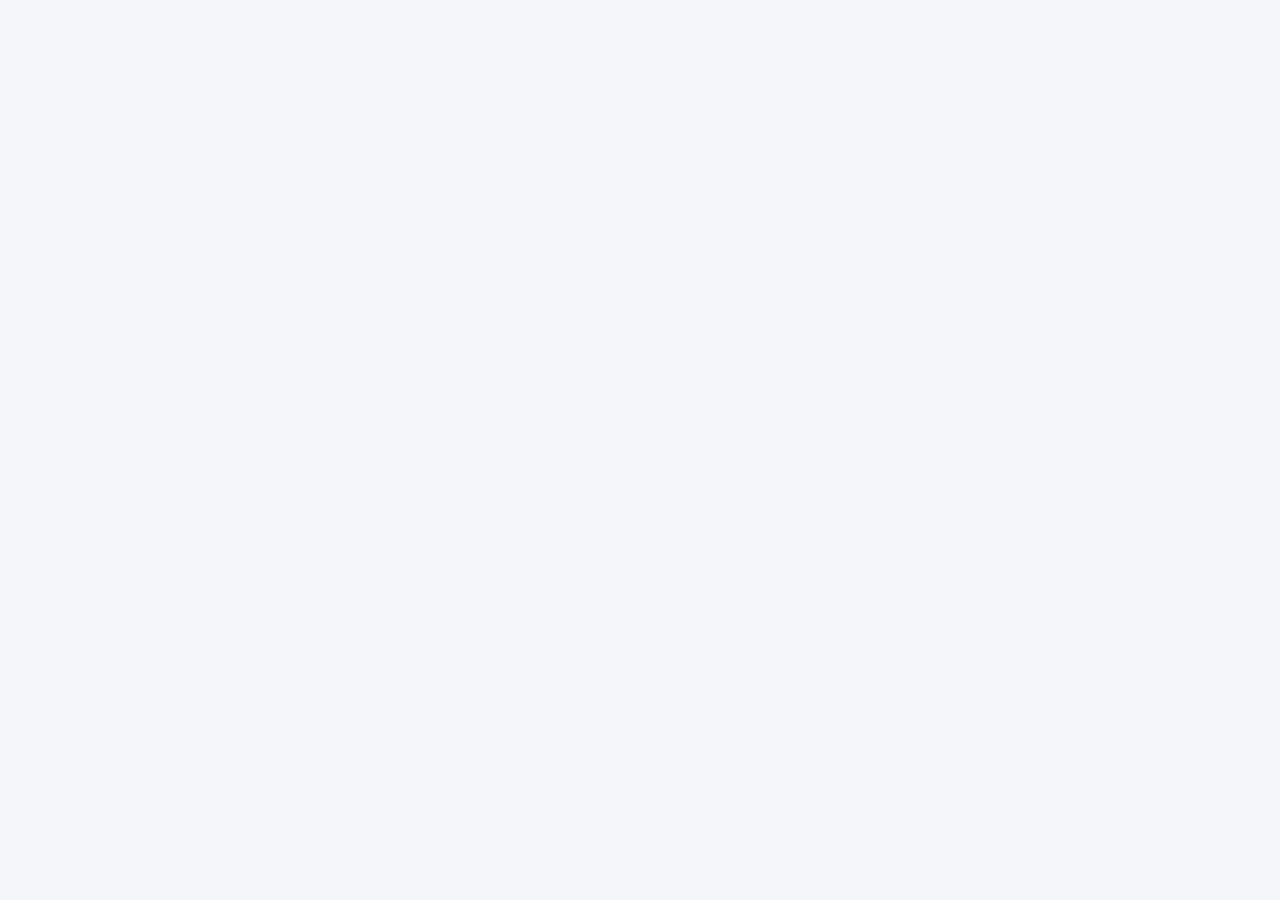
==== commit 152b2526: "shop collection section" ====
--- a/testing.html
+++ b/testing.html
@@ -3,7 +3,7 @@
 <head>
   <meta charset="UTF-8" />
   <meta name="viewport" content="width=device-width, initial-scale=1.0" />
-  <title>Aurelia Bazar · Daily Deals</title>
+  <title>Aurelia Bazar · Shop Collection</title>
   <!-- Google Fonts -->
   <link rel="preconnect" href="https://fonts.googleapis.com" />
   <link rel="preconnect" href="https://fonts.gstatic.com" crossorigin />
@@ -11,9 +11,7 @@
   <!-- Font Awesome 6 -->
   <link rel="stylesheet" href="https://cdnjs.cloudflare.com/ajax/libs/font-awesome/6.0.0-beta3/css/all.min.css" />
   <style>
-    /* ============================================================
-       RESET & BASE
-    ============================================================ */
+    /* ---------- RESET & BASE ---------- */
     * {
       margin: 0;
       padding: 0;
@@ -27,874 +25,18 @@
       padding: 40px 20px;
     }
 
-    /* ============================================================
-       DAILY DEALS SECTION - WHITE PREMIUM
-    ============================================================ */
-    .daily-deals-section {
-      max-width: 1200px;
-      margin: 0 auto;
-      background: #ffffff;
-      border-radius: 40px;
-      padding: 50px 40px 60px 40px;
-      box-shadow: 0 20px 60px rgba(0, 0, 0, 0.02), 0 8px 24px rgba(0, 0, 0, 0.01);
-      position: relative;
-      overflow: hidden;
-      border: 1px solid rgba(0, 0, 0, 0.02);
-    }
 
-    .daily-deals-section::before {
-      content: '';
-      position: absolute;
-      top: -60px;
-      right: -60px;
-      width: 300px;
-      height: 300px;
-      background: radial-gradient(circle, rgba(108, 99, 255, 0.03) 0%, transparent 70%);
-      border-radius: 50%;
-      pointer-events: none;
-      z-index: 0;
-    }
-
-    .daily-deals-section::after {
-      content: '';
-      position: absolute;
-      bottom: -40px;
-      left: -40px;
-      width: 250px;
-      height: 250px;
-      background: radial-gradient(circle, rgba(255, 107, 107, 0.03) 0%, transparent 70%);
-      border-radius: 50%;
-      pointer-events: none;
-      z-index: 0;
-    }
-
-    .daily-deals-container {
-      position: relative;
-      z-index: 1;
-    }
-
-    /* ----- HEADER ----- */
-    .daily-deals-header {
-      display: flex;
-      align-items: center;
-      justify-content: space-between;
-      margin-bottom: 32px;
-      padding: 0 4px;
-    }
-
-    .daily-deals-header .title-group {
-      display: flex;
-      align-items: center;
-      gap: 14px;
-    }
-
-    .daily-deals-header .title-icon {
-      width: 44px;
-      height: 44px;
-      background: linear-gradient(135deg, #6C63FF, #8B83F0);
-      border-radius: 16px;
-      display: flex;
-      align-items: center;
-      justify-content: center;
-      color: white;
-      font-size: 20px;
-      box-shadow: 0 8px 24px rgba(108, 99, 255, 0.15);
-    }
-
-    .daily-deals-header .title {
-      font-family: 'Poppins', sans-serif;
-      font-size: 26px;
-      font-weight: 700;
-      color: #1E1E1E;
-      letter-spacing: -0.5px;
-    }
-
-    .daily-deals-header .title span {
-      color: #6C63FF;
-    }
-
-    .daily-deals-header .see-all {
-      font-family: 'Inter', 'Poppins', sans-serif;
-      font-size: 14px;
-      font-weight: 500;
-      color: #777;
-      text-decoration: none;
-      display: inline-flex;
-      align-items: center;
-      gap: 8px;
-      transition: all 0.3s ease;
-      padding: 10px 20px;
-      border-radius: 40px;
-      background: #F5F6FA;
-      border: 1px solid transparent;
-    }
-
-    .daily-deals-header .see-all i {
-      font-size: 12px;
-      transition: transform 0.3s ease;
-    }
-
-    .daily-deals-header .see-all:hover {
-      color: #6C63FF;
-      background: rgba(108, 99, 255, 0.04);
-      border-color: rgba(108, 99, 255, 0.1);
-      transform: translateX(2px);
-    }
-
-    .daily-deals-header .see-all:hover i {
-      transform: translateX(4px);
-    }
-
-    /* ----- SCROLL CONTAINER (Drag to scroll) ----- */
-    .daily-deals-scroll {
-      display: flex;
-      gap: 24px;
-      overflow-x: auto;
-      padding: 16px 4px 28px 4px;
-      scroll-behavior: smooth;
-      -webkit-overflow-scrolling: touch;
-      scrollbar-width: none;
-      cursor: grab;
-      user-select: none;
-      -webkit-user-select: none;
-    }
-
-    .daily-deals-scroll::-webkit-scrollbar {
-      display: none;
-    }
-
-    .daily-deals-scroll.active {
-      cursor: grabbing;
-    }
-
-    /* ----- PRODUCT CARD - Premium White Concept ----- */
-    .deal-card {
-      flex: 0 0 210px;
-      background: #ffffff;
-      border-radius: 28px;
-      padding: 20px 18px 18px 18px;
-      display: flex;
-      flex-direction: column;
-      align-items: center;
-      text-align: center;
-      position: relative;
-      cursor: pointer;
-      transition: all 0.5s cubic-bezier(0.34, 1.56, 0.64, 1);
-      box-shadow: 0 4px 16px rgba(0, 0, 0, 0.02), 0 1px 4px rgba(0, 0, 0, 0.01);
-      border: 1px solid rgba(0, 0, 0, 0.03);
-      overflow: visible;
-    }
-
-    .deal-card:hover {
-      transform: translateY(-8px) scale(1.02);
-      box-shadow: 0 20px 60px rgba(0, 0, 0, 0.04), 0 4px 16px rgba(0, 0, 0, 0.02);
-      border-color: rgba(108, 99, 255, 0.08);
-    }
-
-    .deal-card:active {
-      transform: scale(0.96);
-    }
-
-    .deal-card.card-glow-purple {
-      background: linear-gradient(145deg, #ffffff, #f8f6ff);
-    }
-    .deal-card.card-glow-pink {
-      background: linear-gradient(145deg, #ffffff, #fff6f8);
-    }
-    .deal-card.card-glow-blue {
-      background: linear-gradient(145deg, #ffffff, #f6faff);
-    }
-    .deal-card.card-glow-green {
-      background: linear-gradient(145deg, #ffffff, #f6fff8);
-    }
-    .deal-card.card-glow-orange {
-      background: linear-gradient(145deg, #ffffff, #fff8f4);
-    }
-    .deal-card.card-glow-yellow {
-      background: linear-gradient(145deg, #ffffff, #fffcf0);
-    }
-
-    /* ----- Discount Badge ----- */
-    .deal-card .discount-badge {
-      position: absolute;
-      top: 14px;
-      left: 14px;
-      background: linear-gradient(135deg, #ff6b6b, #ff4757);
-      padding: 4px 12px;
-      border-radius: 40px;
-      font-size: 11px;
-      font-weight: 700;
-      color: #ffffff;
-      letter-spacing: 0.3px;
-      z-index: 2;
-      box-shadow: 0 4px 16px rgba(255, 71, 87, 0.15);
-    }
-
-    /* ----- Wishlist Heart ----- */
-    .deal-card .wishlist-btn {
-      position: absolute;
-      top: 12px;
-      right: 14px;
-      background: rgba(0, 0, 0, 0.02);
-      border: 1px solid rgba(0, 0, 0, 0.04);
-      width: 34px;
-      height: 34px;
-      border-radius: 50%;
-      display: flex;
-      align-items: center;
-      justify-content: center;
-      color: #999;
-      cursor: pointer;
-      transition: all 0.3s ease;
-      font-size: 14px;
-      z-index: 2;
-    }
-
-    .deal-card .wishlist-btn:hover {
-      background: rgba(255, 71, 87, 0.06);
-      color: #ff4757;
-      transform: scale(1.1);
-      border-color: rgba(255, 71, 87, 0.1);
-    }
-
-    /* ----- Product Image ----- */
-    .deal-card .product-image-wrap {
-      width: 120px;
-      height: 120px;
-      display: flex;
-      align-items: center;
-      justify-content: center;
-      position: relative;
-      z-index: 1;
-      margin-top: -8px;
-    }
-
-    .deal-card .product-image {
-      width: 100%;
-      height: 100%;
-      object-fit: contain;
-      filter: drop-shadow(0 8px 20px rgba(0, 0, 0, 0.02));
-      transition: all 0.5s cubic-bezier(0.34, 1.56, 0.64, 1);
-    }
-
-    .deal-card:hover .product-image {
-      transform: scale(1.08) rotate(-3deg);
-      filter: drop-shadow(0 12px 28px rgba(0, 0, 0, 0.04));
-    }
-
-    /* ----- Product Name ----- */
-    .deal-card .product-name {
-      font-family: 'Inter', 'Poppins', sans-serif;
-      font-size: 14px;
-      font-weight: 500;
-      color: #1E1E1E;
-      margin-top: 10px;
-      line-height: 1.3;
-      min-height: 38px;
-      position: relative;
-      z-index: 1;
-    }
-
-    /* ----- Rating Stars ----- */
-    .deal-card .rating {
-      display: flex;
-      gap: 2px;
-      margin-top: 4px;
-      font-size: 11px;
-      color: #feca57;
-      z-index: 1;
-      position: relative;
-    }
-
-    .deal-card .rating .gray {
-      color: #ddd;
-    }
-
-    /* ----- Price Section ----- */
-    .deal-card .price-section {
-      display: flex;
-      align-items: center;
-      gap: 8px;
-      margin-top: 6px;
-      position: relative;
-      z-index: 1;
-    }
-
-    .deal-card .product-price {
-      font-family: 'Poppins', 'Inter', sans-serif;
-      font-size: 19px;
-      font-weight: 700;
-      color: #1E1E1E;
-    }
-
-    .deal-card .original-price {
-      font-size: 13px;
-      font-weight: 400;
-      color: #aaa;
-      text-decoration: line-through;
-    }
-
-    /* ----- Add to Cart Button ----- */
-    .deal-card .add-to-cart {
-      position: absolute;
-      bottom: -16px;
-      left: 50%;
-      transform: translateX(-50%) scale(0.8);
-      background: linear-gradient(135deg, #6C63FF, #8B83F0);
-      border: none;
-      padding: 10px 22px;
-      border-radius: 40px;
-      color: white;
-      font-family: 'Inter', 'Poppins', sans-serif;
-      font-size: 12px;
-      font-weight: 600;
-      cursor: pointer;
-      transition: all 0.4s cubic-bezier(0.34, 1.56, 0.64, 1);
-      opacity: 0;
-      box-shadow: 0 8px 24px rgba(108, 99, 255, 0.15);
-      z-index: 5;
-      white-space: nowrap;
-      letter-spacing: 0.3px;
-    }
-
-    .deal-card .add-to-cart i {
-      margin-right: 6px;
-      font-size: 11px;
-    }
-
-    .deal-card:hover .add-to-cart {
-      opacity: 1;
-      transform: translateX(-50%) scale(1);
-    }
-
-    .deal-card .add-to-cart:hover {
-      transform: translateX(-50%) scale(1.05);
-      box-shadow: 0 12px 32px rgba(108, 99, 255, 0.2);
-    }
-
-    .deal-card::before {
-      content: '';
-      position: absolute;
-      inset: -1px;
-      border-radius: 29px;
-      padding: 1px;
-      background: linear-gradient(135deg, rgba(108, 99, 255, 0.05), transparent 60%);
-      -webkit-mask: linear-gradient(#fff 0 0) content-box, linear-gradient(#fff 0 0);
-      mask: linear-gradient(#fff 0 0) content-box, linear-gradient(#fff 0 0);
-      -webkit-mask-composite: xor;
-      mask-composite: exclude;
-      pointer-events: none;
-      opacity: 0;
-      transition: opacity 0.4s ease;
-      z-index: 3;
-    }
-
-    .deal-card:hover::before {
-      opacity: 1;
-    }
-
-    /* ============================================================
-       RESPONSIVE
-    ============================================================ */
-    @media screen and (max-width: 768px) {
-      .daily-deals-section {
-        padding: 36px 20px 48px 20px;
-        border-radius: 32px;
-      }
-
-      .daily-deals-header .title {
-        font-size: 22px;
-      }
-
-      .daily-deals-header .title-icon {
-        width: 38px;
-        height: 38px;
-        font-size: 17px;
-      }
-
-      .daily-deals-header .see-all {
-        font-size: 13px;
-        padding: 8px 16px;
-      }
-
-      .deal-card {
-        flex: 0 0 175px;
-        padding: 16px 14px 14px 14px;
-        border-radius: 24px;
-      }
-
-      .deal-card .product-image-wrap {
-        width: 100px;
-        height: 100px;
-      }
-
-      .deal-card .product-name {
-        font-size: 13px;
-        min-height: 34px;
-        margin-top: 8px;
-      }
-
-      .deal-card .product-price {
-        font-size: 17px;
-      }
-
-      .deal-card .original-price {
-        font-size: 12px;
-      }
-
-      .deal-card .discount-badge {
-        font-size: 10px;
-        padding: 3px 10px;
-        top: 12px;
-        left: 12px;
-      }
-
-      .deal-card .wishlist-btn {
-        width: 30px;
-        height: 30px;
-        font-size: 12px;
-        top: 10px;
-        right: 10px;
-      }
-
-      .deal-card .add-to-cart {
-        font-size: 11px;
-        padding: 8px 16px;
-        bottom: -14px;
-      }
-
-      .daily-deals-scroll {
-        gap: 16px;
-        padding: 12px 2px 22px 2px;
-      }
-    }
-
-    @media screen and (max-width: 480px) {
-      body {
-        padding: 20px 12px;
-      }
-
-      .daily-deals-section {
-        padding: 28px 16px 40px 16px;
-        border-radius: 28px;
-      }
-
-      .daily-deals-header {
-        flex-direction: column;
-        align-items: flex-start;
-        gap: 12px;
-        margin-bottom: 20px;
-      }
-
-      .daily-deals-header .title {
-        font-size: 20px;
-      }
-
-      .daily-deals-header .title-icon {
-        width: 34px;
-        height: 34px;
-        font-size: 15px;
-        border-radius: 12px;
-      }
-
-      .daily-deals-header .see-all {
-        font-size: 12px;
-        padding: 6px 14px;
-      }
-
-      .deal-card {
-        flex: 0 0 150px;
-        padding: 14px 12px 12px 12px;
-        border-radius: 22px;
-      }
-
-      .deal-card .product-image-wrap {
-        width: 80px;
-        height: 80px;
-        margin-top: -4px;
-      }
-
-      .deal-card .product-name {
-        font-size: 12px;
-        min-height: 30px;
-        margin-top: 6px;
-      }
-
-      .deal-card .product-price {
-        font-size: 15px;
-      }
-
-      .deal-card .original-price {
-        font-size: 11px;
-      }
-
-      .deal-card .discount-badge {
-        font-size: 9px;
-        padding: 2px 8px;
-        top: 10px;
-        left: 10px;
-      }
-
-      .deal-card .wishlist-btn {
-        width: 26px;
-        height: 26px;
-        font-size: 11px;
-        top: 8px;
-        right: 8px;
-      }
-
-      .deal-card .rating {
-        font-size: 10px;
-      }
-
-      .deal-card .add-to-cart {
-        font-size: 10px;
-        padding: 6px 14px;
-        bottom: -12px;
-      }
-
-      .daily-deals-scroll {
-        gap: 14px;
-        padding: 8px 0 18px 0;
-      }
-    }
-
-    @media screen and (max-width: 380px) {
-      .deal-card {
-        flex: 0 0 130px;
-        padding: 12px 10px 10px 10px;
-        border-radius: 20px;
-      }
-
-      .deal-card .product-image-wrap {
-        width: 65px;
-        height: 65px;
-      }
-
-      .deal-card .product-name {
-        font-size: 11px;
-        min-height: 26px;
-      }
-
-      .deal-card .product-price {
-        font-size: 13px;
-      }
-
-      .deal-card .original-price {
-        font-size: 10px;
-      }
-
-      .deal-card .discount-badge {
-        font-size: 8px;
-        padding: 2px 6px;
-        top: 8px;
-        left: 8px;
-      }
-
-      .deal-card .wishlist-btn {
-        width: 22px;
-        height: 22px;
-        font-size: 9px;
-        top: 6px;
-        right: 6px;
-      }
-
-      .deal-card .add-to-cart {
-        font-size: 9px;
-        padding: 4px 10px;
-        bottom: -10px;
-      }
-    }
   </style>
 </head>
 <body>
 
-  <!-- ============================================================
-  DAILY DEALS SECTION - WHITE PREMIUM
-  ============================================================ -->
-  <section class="daily-deals-section">
-    <div class="daily-deals-container">
 
-      <!-- HEADER -->
-      <div class="daily-deals-header">
-        <div class="title-group">
-          <div class="title-icon">
-            <i class="fas fa-bolt"></i>
-          </div>
-          <h2 class="title">Daily <span>Deals</span></h2>
-        </div>
-        <a href="#" class="see-all">
-          See all <i class="fas fa-arrow-right"></i>
-        </a>
-      </div>
-
-      <!-- SCROLL ROW (Drag to scroll) -->
-      <div class="daily-deals-scroll" id="dealsScroll">
-
-        <!-- Card 1: Purple - Headphones -->
-        <div class="deal-card card-glow-purple">
-          <span class="discount-badge">-25%</span>
-          <button class="wishlist-btn" aria-label="Add to wishlist">
-            <i class="far fa-heart"></i>
-          </button>
-          <div class="product-image-wrap">
-            <img src="https://images.unsplash.com/photo-1505740420928-5e560c06d30e?w=200&h=200&fit=crop&crop=center&auto=format" 
-                 alt="Premium Headphones" class="product-image" />
-          </div>
-          <span class="product-name">Studio Wireless Pro</span>
-          <div class="rating">
-            <i class="fas fa-star"></i>
-            <i class="fas fa-star"></i>
-            <i class="fas fa-star"></i>
-            <i class="fas fa-star"></i>
-            <i class="fas fa-star gray"></i>
-          </div>
-          <div class="price-section">
-            <span class="product-price">$89.99</span>
-            <span class="original-price">$119.99</span>
-          </div>
-          <button class="add-to-cart"><i class="fas fa-plus"></i> Add to Cart</button>
-        </div>
-
-        <!-- Card 2: Pink - Sneakers -->
-        <div class="deal-card card-glow-pink">
-          <span class="discount-badge">-30%</span>
-          <button class="wishlist-btn" aria-label="Add to wishlist">
-            <i class="far fa-heart"></i>
-          </button>
-          <div class="product-image-wrap">
-            <img src="https://images.unsplash.com/photo-1542291026-7eec264c27ff?w=200&h=200&fit=crop&crop=center&auto=format" 
-                 alt="Premium Sneakers" class="product-image" />
-          </div>
-          <span class="product-name">Air Max Elite</span>
-          <div class="rating">
-            <i class="fas fa-star"></i>
-            <i class="fas fa-star"></i>
-            <i class="fas fa-star"></i>
-            <i class="fas fa-star"></i>
-            <i class="fas fa-star"></i>
-          </div>
-          <div class="price-section">
-            <span class="product-price">$129.99</span>
-            <span class="original-price">$185.99</span>
-          </div>
-          <button class="add-to-cart"><i class="fas fa-plus"></i> Add to Cart</button>
-        </div>
-
-        <!-- Card 3: Blue - Smartwatch -->
-        <div class="deal-card card-glow-blue">
-          <span class="discount-badge">-20%</span>
-          <button class="wishlist-btn" aria-label="Add to wishlist">
-            <i class="far fa-heart"></i>
-          </button>
-          <div class="product-image-wrap">
-            <img src="https://images.unsplash.com/photo-1523275335684-37898b6baf30?w=200&h=200&fit=crop&crop=center&auto=format" 
-                 alt="Smartwatch" class="product-image" />
-          </div>
-          <span class="product-name">Luxury Smart Series</span>
-          <div class="rating">
-            <i class="fas fa-star"></i>
-            <i class="fas fa-star"></i>
-            <i class="fas fa-star"></i>
-            <i class="fas fa-star"></i>
-            <i class="fas fa-star gray"></i>
-          </div>
-          <div class="price-section">
-            <span class="product-price">$249.99</span>
-            <span class="original-price">$312.99</span>
-          </div>
-          <button class="add-to-cart"><i class="fas fa-plus"></i> Add to Cart</button>
-        </div>
-
-        <!-- Card 4: Green - Backpack -->
-        <div class="deal-card card-glow-green">
-          <span class="discount-badge">-35%</span>
-          <button class="wishlist-btn" aria-label="Add to wishlist">
-            <i class="far fa-heart"></i>
-          </button>
-          <div class="product-image-wrap">
-            <img src="https://images.unsplash.com/photo-1553062407-98eeb64c6a62?w=200&h=200&fit=crop&crop=center&auto=format" 
-                 alt="Premium Backpack" class="product-image" />
-          </div>
-          <span class="product-name">Urban Explorer Pack</span>
-          <div class="rating">
-            <i class="fas fa-star"></i>
-            <i class="fas fa-star"></i>
-            <i class="fas fa-star"></i>
-            <i class="fas fa-star"></i>
-            <i class="fas fa-star"></i>
-          </div>
-          <div class="price-section">
-            <span class="product-price">$59.99</span>
-            <span class="original-price">$92.99</span>
-          </div>
-          <button class="add-to-cart"><i class="fas fa-plus"></i> Add to Cart</button>
-        </div>
-
-        <!-- Card 5: Orange - Perfume -->
-        <div class="deal-card card-glow-orange">
-          <span class="discount-badge">-40%</span>
-          <button class="wishlist-btn" aria-label="Add to wishlist">
-            <i class="far fa-heart"></i>
-          </button>
-          <div class="product-image-wrap">
-            <img src="https://images.unsplash.com/photo-1592919925246-d50877a9b61e?w=200&h=200&fit=crop&crop=center&auto=format" 
-                 alt="Luxury Perfume" class="product-image" />
-          </div>
-          <span class="product-name">Aurelia Noir EDP</span>
-          <div class="rating">
-            <i class="fas fa-star"></i>
-            <i class="fas fa-star"></i>
-            <i class="fas fa-star"></i>
-            <i class="fas fa-star"></i>
-            <i class="fas fa-star gray"></i>
-          </div>
-          <div class="price-section">
-            <span class="product-price">$79.99</span>
-            <span class="original-price">$133.99</span>
-          </div>
-          <button class="add-to-cart"><i class="fas fa-plus"></i> Add to Cart</button>
-        </div>
-
-        <!-- Card 6: Yellow - Sunglasses -->
-        <div class="deal-card card-glow-yellow">
-          <span class="discount-badge">-15%</span>
-          <button class="wishlist-btn" aria-label="Add to wishlist">
-            <i class="far fa-heart"></i>
-          </button>
-          <div class="product-image-wrap">
-            <img src="https://images.unsplash.com/photo-1572635196237-14b3f281503f?w=200&h=200&fit=crop&crop=center&auto=format" 
-                 alt="Designer Sunglasses" class="product-image" />
-          </div>
-          <span class="product-name">Aviator Collection</span>
-          <div class="rating">
-            <i class="fas fa-star"></i>
-            <i class="fas fa-star"></i>
-            <i class="fas fa-star"></i>
-            <i class="fas fa-star"></i>
-            <i class="fas fa-star"></i>
-          </div>
-          <div class="price-section">
-            <span class="product-price">$149.99</span>
-            <span class="original-price">$176.99</span>
-          </div>
-          <button class="add-to-cart"><i class="fas fa-plus"></i> Add to Cart</button>
-        </div>
-
-      </div>
-    </div>
-  </section>
 
   <!-- ============================================================
-  JAVASCRIPT - DRAG TO SCROLL + INTERACTIONS
+  JAVASCRIPT
   ============================================================ -->
   <script>
-    (function() {
-      const scrollContainer = document.getElementById('dealsScroll');
-
-      // ---- Drag to scroll ----
-      let isDragging = false;
-      let startX = 0;
-      let scrollLeftStart = 0;
-
-      scrollContainer.addEventListener('mousedown', (e) => {
-        isDragging = true;
-        scrollContainer.classList.add('active');
-        startX = e.pageX - scrollContainer.offsetLeft;
-        scrollLeftStart = scrollContainer.scrollLeft;
-        scrollContainer.style.cursor = 'grabbing';
-        scrollContainer.style.scrollBehavior = 'auto';
-      });
-
-      window.addEventListener('mousemove', (e) => {
-        if (!isDragging) return;
-        e.preventDefault();
-        const x = e.pageX - scrollContainer.offsetLeft;
-        const walk = (x - startX) * 1.2;
-        scrollContainer.scrollLeft = scrollLeftStart - walk;
-      });
-
-      window.addEventListener('mouseup', () => {
-        if (isDragging) {
-          isDragging = false;
-          scrollContainer.classList.remove('active');
-          scrollContainer.style.cursor = 'grab';
-          scrollContainer.style.scrollBehavior = 'smooth';
-        }
-      });
-
-      // ---- Touch drag for mobile ----
-      let touchStartX = 0;
-      let touchScrollLeft = 0;
-
-      scrollContainer.addEventListener('touchstart', (e) => {
-        touchStartX = e.touches[0].pageX - scrollContainer.offsetLeft;
-        touchScrollLeft = scrollContainer.scrollLeft;
-        scrollContainer.style.scrollBehavior = 'auto';
-      }, { passive: true });
-
-      scrollContainer.addEventListener('touchmove', (e) => {
-        const x = e.touches[0].pageX - scrollContainer.offsetLeft;
-        const walk = (x - touchStartX) * 1.2;
-        scrollContainer.scrollLeft = touchScrollLeft - walk;
-      }, { passive: true });
-
-      scrollContainer.addEventListener('touchend', () => {
-        scrollContainer.style.scrollBehavior = 'smooth';
-      }, { passive: true });
-
-      // ---- Wishlist toggle ----
-      document.querySelectorAll('.deal-card .wishlist-btn').forEach(btn => {
-        btn.addEventListener('click', function(e) {
-          e.stopPropagation();
-          const icon = this.querySelector('i');
-          if (icon.classList.contains('far')) {
-            icon.classList.remove('far');
-            icon.classList.add('fas');
-            this.style.color = '#ff4757';
-            this.style.background = 'rgba(255,71,87,0.06)';
-            this.style.borderColor = 'rgba(255,71,87,0.1)';
-          } else {
-            icon.classList.remove('fas');
-            icon.classList.add('far');
-            this.style.color = '#999';
-            this.style.background = 'rgba(0,0,0,0.02)';
-            this.style.borderColor = 'rgba(0,0,0,0.04)';
-          }
-        });
-      });
-
-      // ---- Add to Cart ----
-      document.querySelectorAll('.deal-card .add-to-cart').forEach(btn => {
-        btn.addEventListener('click', function(e) {
-          e.stopPropagation();
-          const name = this.closest('.deal-card').querySelector('.product-name')?.textContent || 'Product';
-          alert('🛒 Added to cart: ' + name);
-          this.innerHTML = '<i class="fas fa-check"></i> Added';
-          this.style.background = 'linear-gradient(135deg, #00b894, #00a381)';
-          setTimeout(() => {
-            this.innerHTML = '<i class="fas fa-plus"></i> Add to Cart';
-            this.style.background = 'linear-gradient(135deg, #6C63FF, #8B83F0)';
-          }, 2000);
-        });
-      });
-
-      // ---- Card click ----
-      document.querySelectorAll('.deal-card').forEach(card => {
-        card.addEventListener('click', function(e) {
-          if (e.target.closest('button')) return;
-          const name = this.querySelector('.product-name')?.textContent || 'Product';
-          alert('🛍️ Viewing: ' + name);
-        });
-      });
-
-      // ---- See all ----
-      document.querySelector('.daily-deals-header .see-all')?.addEventListener('click', function(e) {
-        e.preventDefault();
-        alert('✨ Showing all daily deals (demo)');
-      });
-
-    })();
+   
   </script>
 
 </body>
